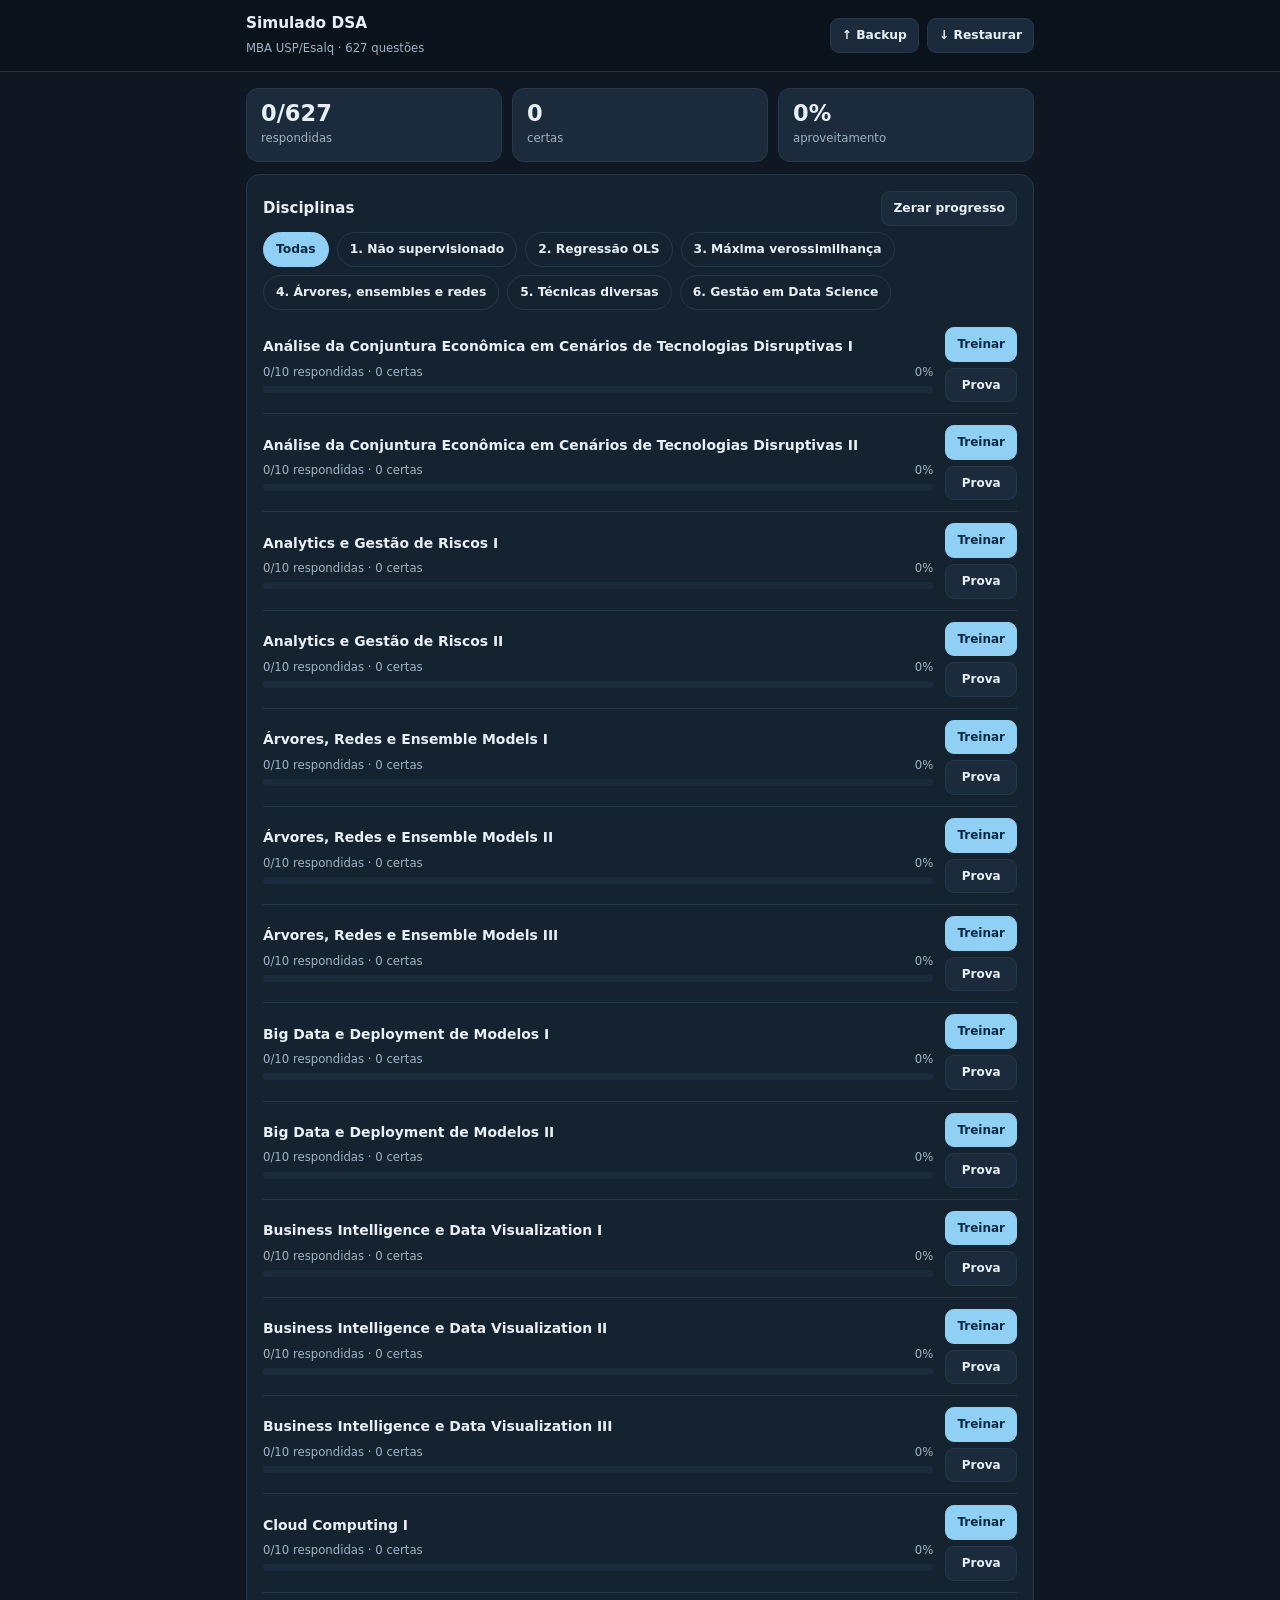
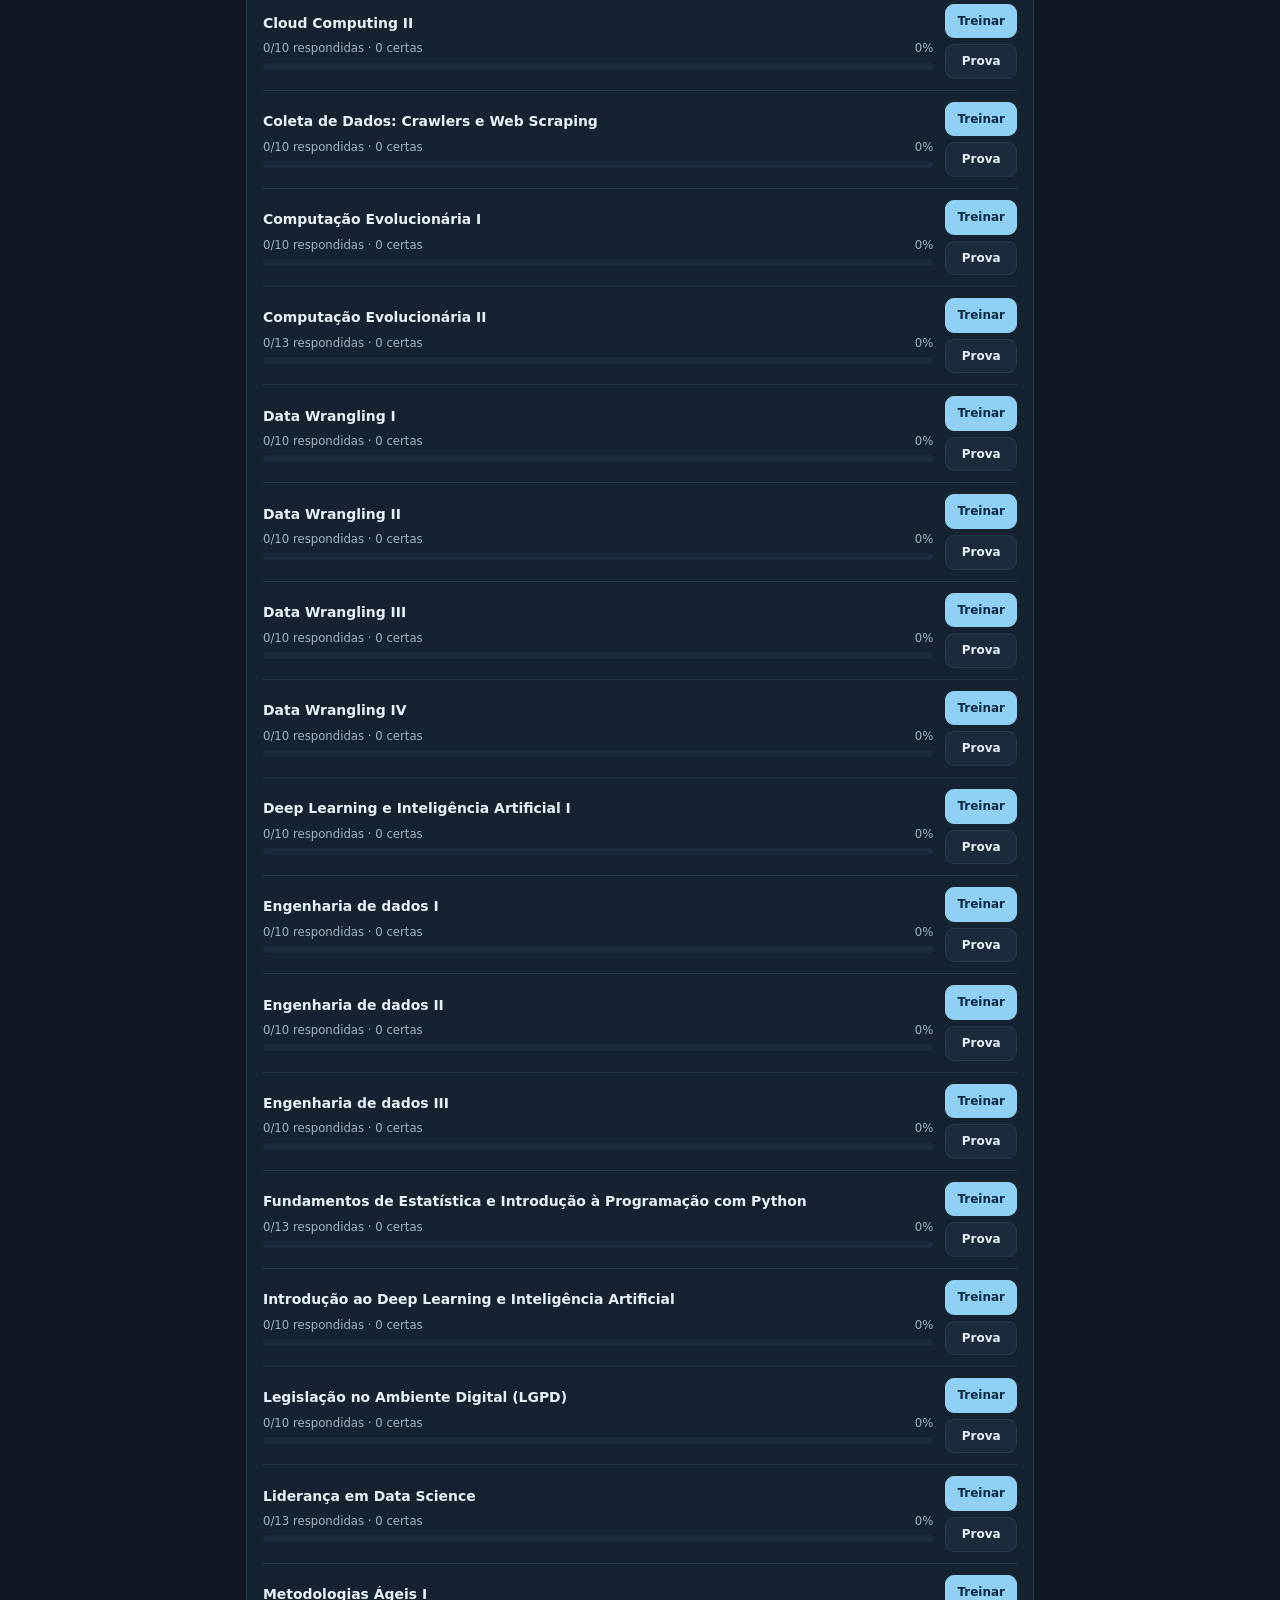
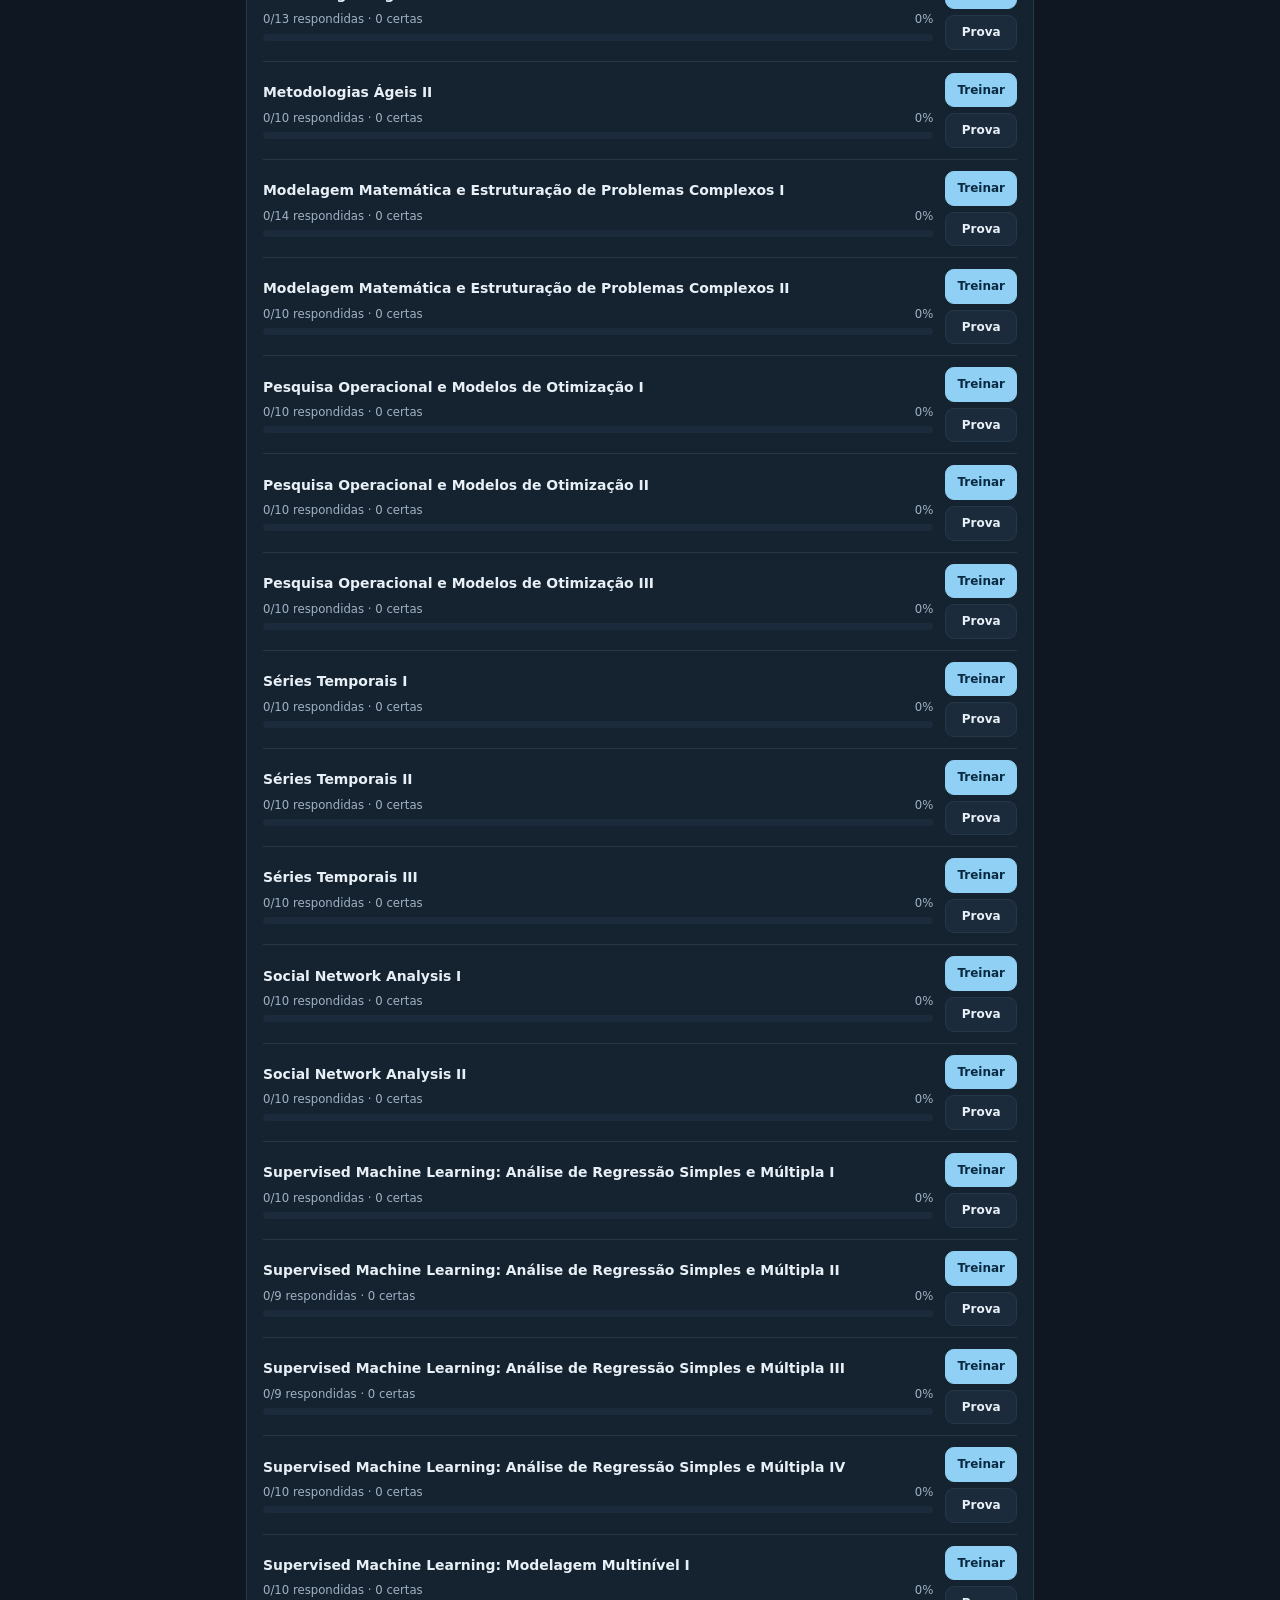
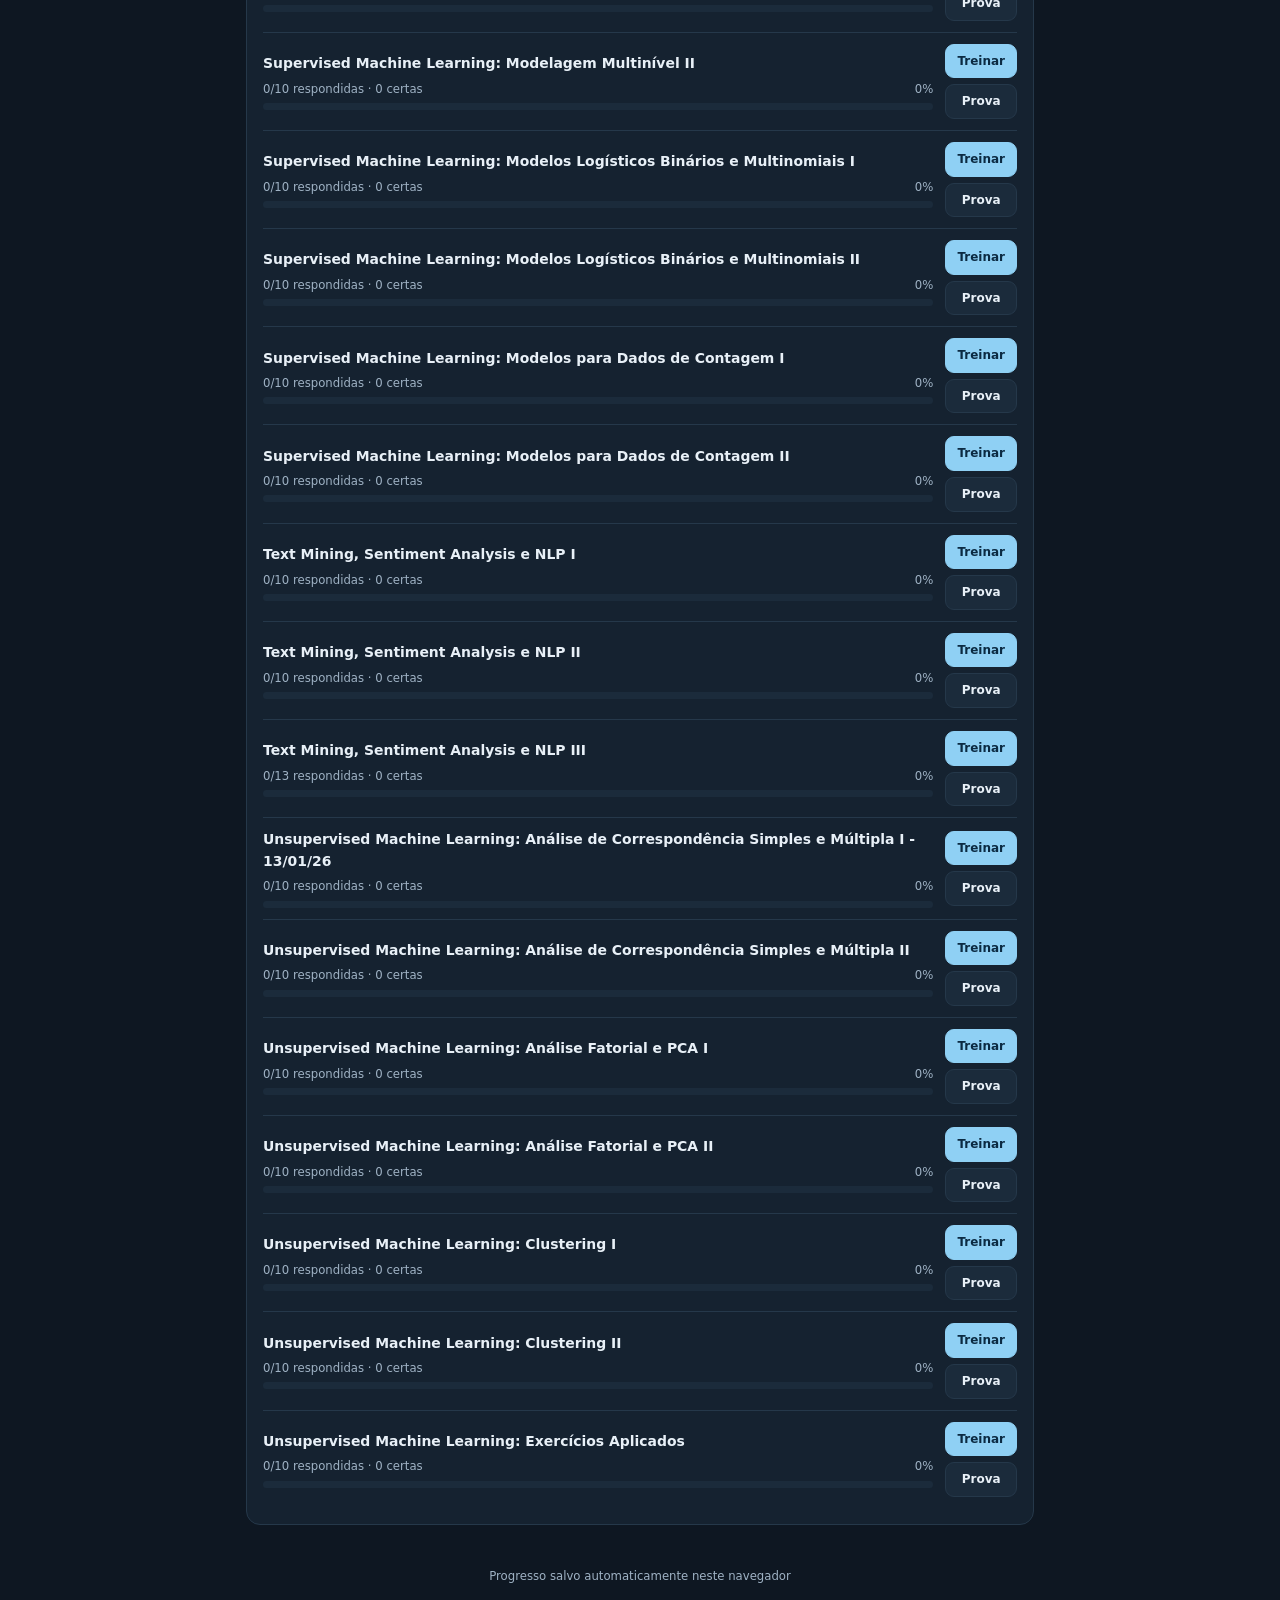
==== index.html @ 287bee9e "Simulado DSA com contador e persistencia" ====
<!doctype html>
<html lang="pt-BR">
<head>
<meta charset="utf-8">
<meta name="viewport" content="width=device-width, initial-scale=1">
<title>Simulado DSA — com contador</title>
<link rel="icon" href="data:,">
<link rel="stylesheet" href="style.css">
</head>
<body>
<header class="top">
  <div class="top-in">
    <div class="brand">
      <b>Simulado DSA</b>
      <small>MBA USP/Esalq · 627 questões</small>
    </div>
    <div class="top-actions">
      <button id="btn-export" class="ghost" title="Baixar backup em JSON">↑ Backup</button>
      <button id="btn-import" class="ghost" title="Restaurar backup">↓ Restaurar</button>
    </div>
  </div>
</header>

<main id="app"></main>

<footer class="foot">
  <span id="save-status">Progresso salvo automaticamente neste navegador</span>
</footer>

<input type="file" id="file-import" accept="application/json" hidden>
<script src="banco.js"></script>
<script src="app.js"></script>
</body>
</html>
---- style.css ----
:root{
  --bg:#0e1722; --card:#152230; --soft:#1b2b3b; --line:#25384a;
  --ink:#e8f0f7; --muted:#9fb2c4; --accent:#8fd0f4; --accent-ink:#0b2a42;
  --ok:#2dba2e; --ok-bg:#16301a; --bad:#e5482a; --bad-bg:#3a1e17; --warn:#f0902a;
}
*{box-sizing:border-box}
html,body{margin:0;background:var(--bg);color:var(--ink);
  font:400 15px/1.55 system-ui,-apple-system,"Segoe UI",Roboto,Arial,sans-serif}
button{font:inherit;color:inherit;cursor:pointer}
.top{position:sticky;top:0;z-index:20;background:#0a121b;border-bottom:1px solid var(--line)}
.top-in{max-width:820px;margin:0 auto;padding:12px 16px;display:flex;justify-content:space-between;align-items:center;gap:12px}
.brand b{display:block;font-size:1.02rem}
.brand small{color:var(--muted);font-size:.78rem}
.top-actions{display:flex;gap:8px}
.ghost{background:var(--soft);border:1px solid var(--line);border-radius:9px;padding:7px 11px;font-size:.82rem;font-weight:600}
.ghost:hover{border-color:var(--accent)}
main{max-width:820px;margin:0 auto;padding:16px}
.card{background:var(--card);border:1px solid var(--line);border-radius:14px;padding:16px;margin:12px 0}
.grid{display:grid;gap:10px;grid-template-columns:repeat(3,1fr)}
@media(max-width:560px){.grid{grid-template-columns:1fr 1fr}}
.tile{background:var(--soft);border:1px solid var(--line);border-radius:12px;padding:12px 14px}
.tile b{display:block;font-size:1.5rem;line-height:1.1;font-variant-numeric:tabular-nums}
.tile span{color:var(--muted);font-size:.78rem}
.chips{display:flex;flex-wrap:wrap;gap:8px;margin:6px 0 2px}
.chip{border-radius:999px;padding:7px 12px;font-size:.82rem;font-weight:600;background:var(--card);border:1px solid var(--line)}
.chip.on{background:var(--accent);color:var(--accent-ink);border-color:var(--accent)}
.disc{display:flex;align-items:center;gap:12px;padding:11px 0;border-bottom:1px solid var(--line)}
.disc:last-child{border-bottom:0}
.disc-main{flex:1;min-width:0}
.disc-name{font-weight:600;font-size:.93rem;margin-bottom:5px}
.disc-meta{display:flex;justify-content:space-between;gap:10px;color:var(--muted);font-size:.78rem;margin-bottom:5px}
.bar{height:7px;border-radius:99px;background:var(--soft);overflow:hidden}
.bar>i{display:block;height:100%;background:var(--accent);border-radius:99px;transition:width .2s}
.disc-actions{display:flex;flex-direction:column;gap:6px;flex:0 0 auto}
.btn{background:var(--accent);color:var(--accent-ink);border:1px solid var(--accent);border-radius:9px;padding:7px 11px;font-size:.8rem;font-weight:700}
.btn.alt{background:var(--soft);color:var(--ink);border-color:var(--line)}
.btn:disabled{opacity:.45;cursor:default}
.sticky{position:sticky;top:57px;z-index:10;background:var(--bg);padding:10px 0}
.qhead{display:flex;justify-content:space-between;align-items:center;gap:10px;font-size:.85rem;color:var(--muted)}
.qhead b{color:var(--ink)}
.enun{font-weight:600;font-size:1rem;margin:8px 0 4px}
.enun p{margin:.5rem 0}
.qimg{max-width:100%;border-radius:10px;border:1px solid var(--line);margin:8px 0}
.opt{display:flex;gap:12px;width:100%;text-align:left;margin:8px 0;padding:12px 13px;align-items:flex-start;
  border-radius:12px;background:var(--card);border:1px solid var(--line);font-size:.94rem}
.opt b{flex:0 0 1.7rem;height:1.7rem;border-radius:8px;background:var(--soft);display:inline-flex;align-items:center;justify-content:center;font-size:.8rem}
.opt.sel{border:2px solid var(--accent);padding:11px 12px;background:#17354a}
.opt.ok{border-color:var(--ok);background:var(--ok-bg)} .opt.ok b{background:var(--ok);color:#fff}
.opt.bad{border-color:var(--bad);background:var(--bad-bg)} .opt.bad b{background:var(--bad);color:#fff}
.opt:disabled{opacity:1;cursor:default}
.exp{border-radius:10px;padding:11px 13px;margin-top:10px;font-weight:600;font-size:.9rem}
.exp.ok{background:var(--ok-bg);border-left:5px solid var(--ok)}
.exp.bad{background:var(--bad-bg);border-left:5px solid var(--bad)}
.why{margin-top:12px;padding:12px 14px;border-radius:12px;background:var(--soft);font-size:.9rem}
.why h4{margin:0 0 6px;font-size:.85rem}
.why p{margin:.35rem 0}
.muted{color:var(--muted)}
.small{font-size:.82rem}
.nav{display:flex;justify-content:space-between;gap:10px;margin-top:14px}
.nav .btn{padding:9px 16px;font-size:.86rem}
.banner{display:flex;gap:12px;align-items:center;justify-content:space-between;flex-wrap:wrap;
  background:#17354a;border:1px solid var(--accent);border-radius:12px;padding:11px 14px;margin:12px 0}
.foot{max-width:820px;margin:0 auto;padding:14px 16px 40px;color:var(--muted);font-size:.78rem;text-align:center}
.big{font-size:2.6rem;font-weight:800;line-height:1}
.pass{color:var(--ok)} .fail{color:var(--bad)}
ul.clean{margin:8px 0 0;padding-left:18px}
ul.clean li{margin:4px 0}
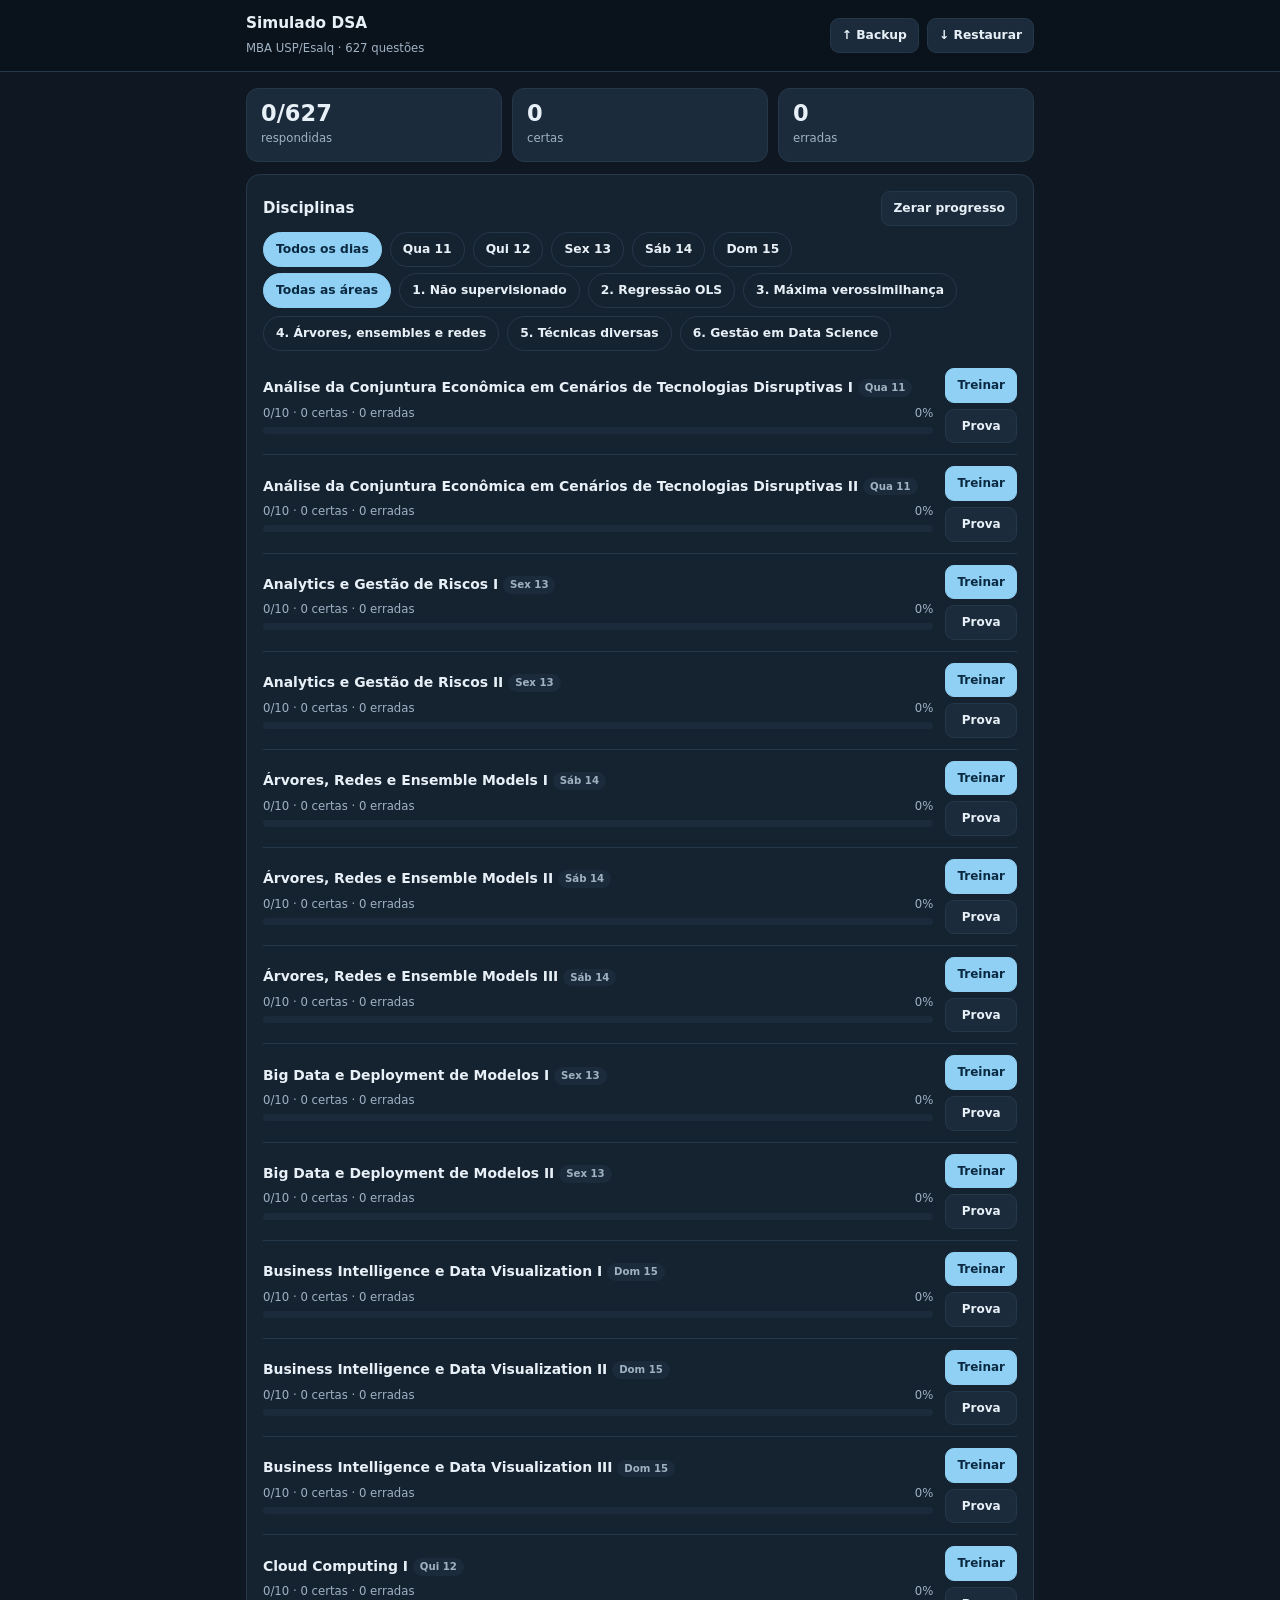
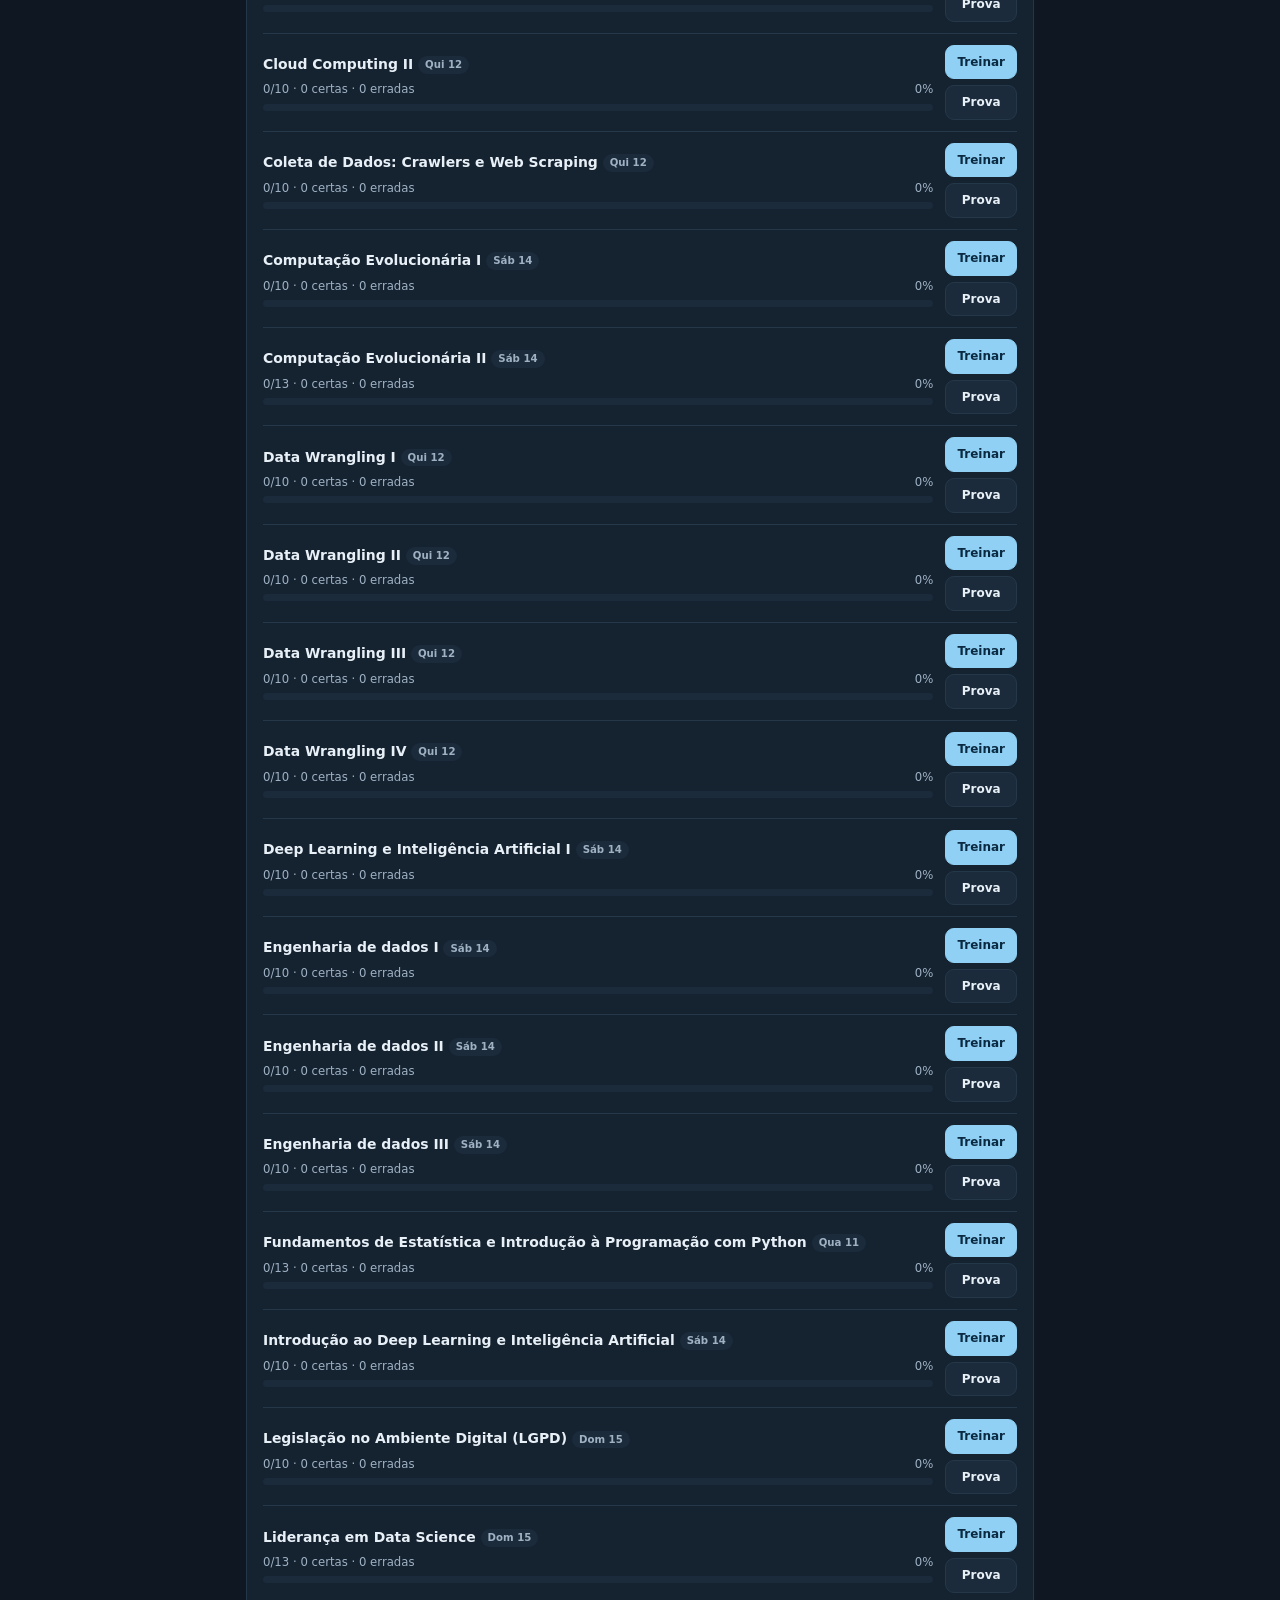
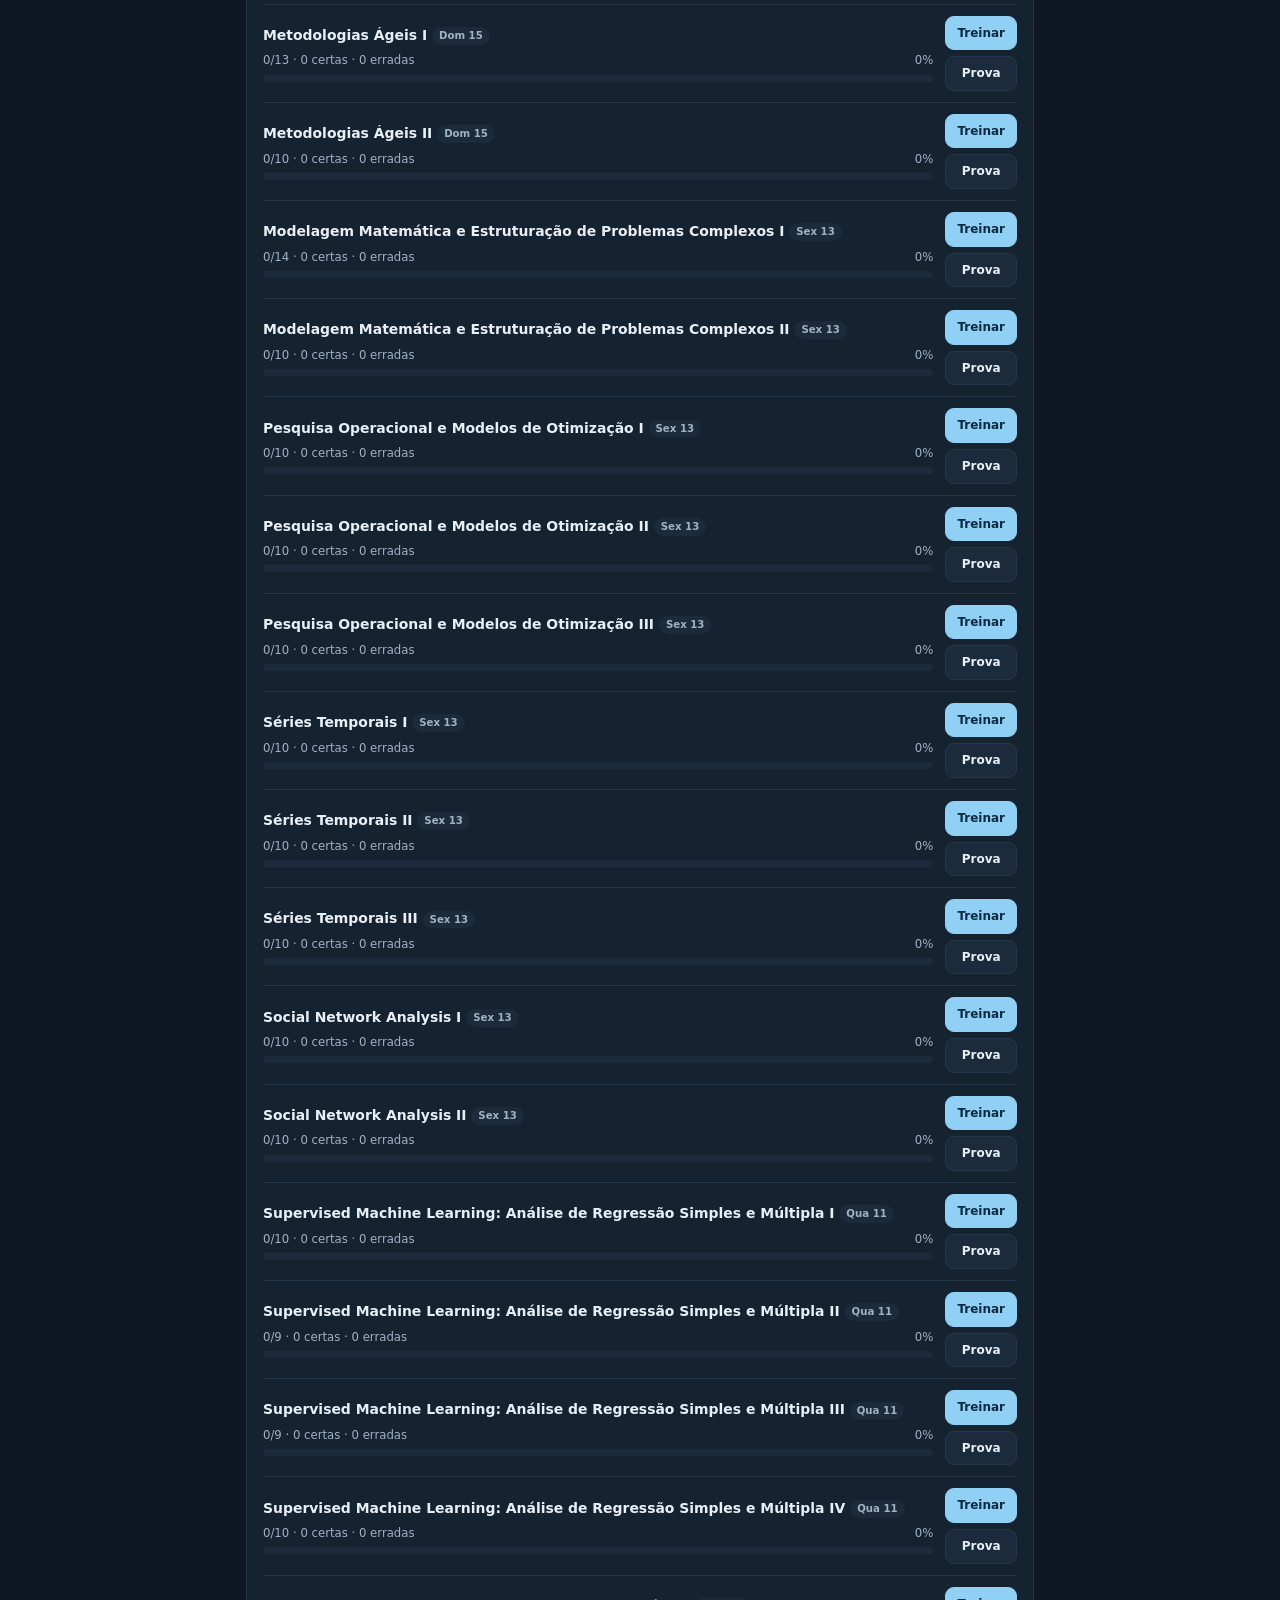
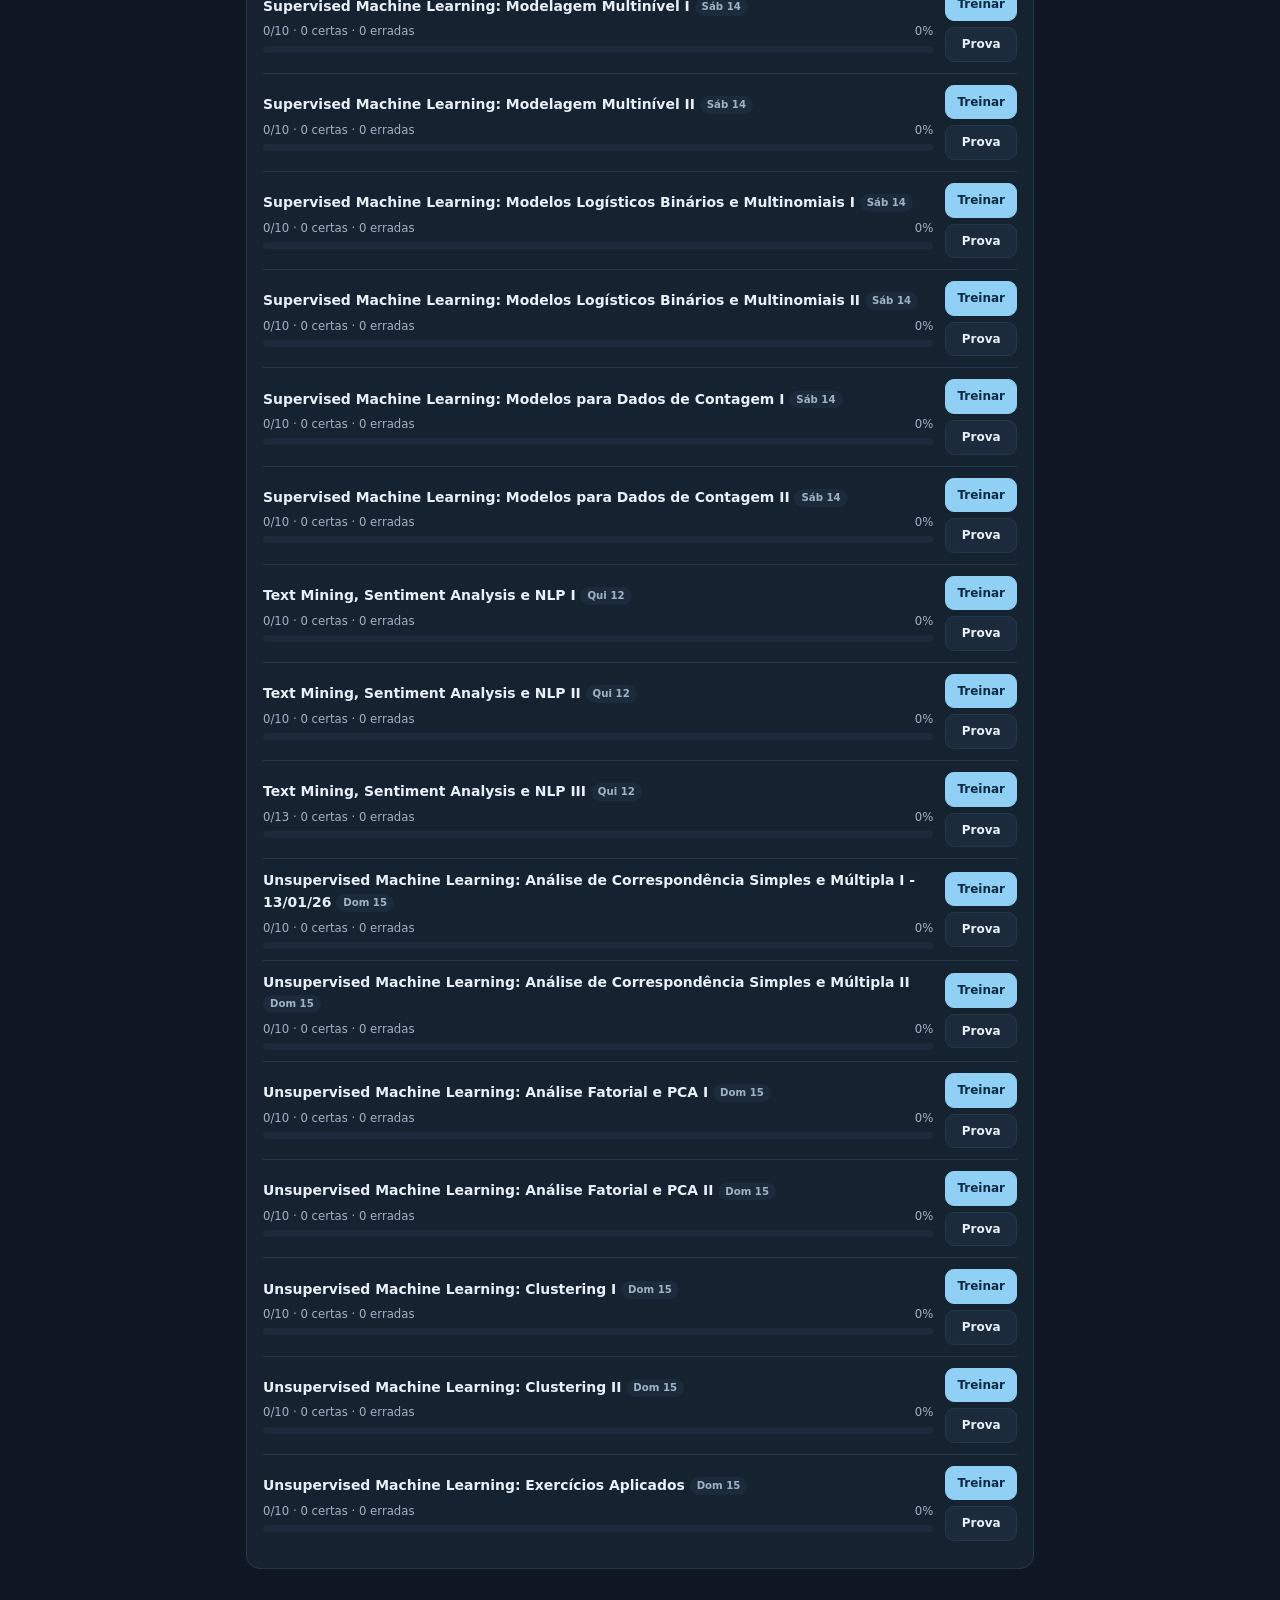
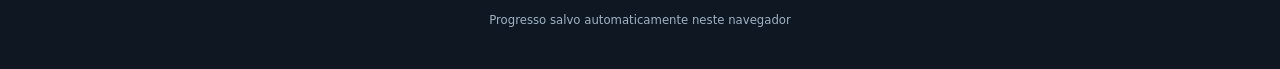
==== commit 7b79af67: "Versiona assets para evitar cache antigo" ====
--- a/index.html
+++ b/index.html
@@ -5,7 +5,7 @@
 <meta name="viewport" content="width=device-width, initial-scale=1">
 <title>Simulado DSA — com contador</title>
 <link rel="icon" href="data:,">
-<link rel="stylesheet" href="style.css">
+<link rel="stylesheet" href="style.css?v=3">
 </head>
 <body>
 <header class="top">
@@ -28,7 +28,7 @@
 </footer>
 
 <input type="file" id="file-import" accept="application/json" hidden>
-<script src="banco.js"></script>
-<script src="app.js"></script>
+<script src="banco.js?v=3"></script>
+<script src="app.js?v=3"></script>
 </body>
 </html>
--- a/style.css
+++ b/style.css
@@ -24,6 +24,7 @@
 .chips{display:flex;flex-wrap:wrap;gap:8px;margin:6px 0 2px}
 .chip{border-radius:999px;padding:7px 12px;font-size:.82rem;font-weight:600;background:var(--card);border:1px solid var(--line)}
 .chip.on{background:var(--accent);color:var(--accent-ink);border-color:var(--accent)}
+.tag{display:inline-block;font-size:.68rem;font-weight:600;padding:1px 7px;border-radius:99px;background:var(--soft);color:var(--muted);vertical-align:middle}
 .disc{display:flex;align-items:center;gap:12px;padding:11px 0;border-bottom:1px solid var(--line)}
 .disc:last-child{border-bottom:0}
 .disc-main{flex:1;min-width:0}
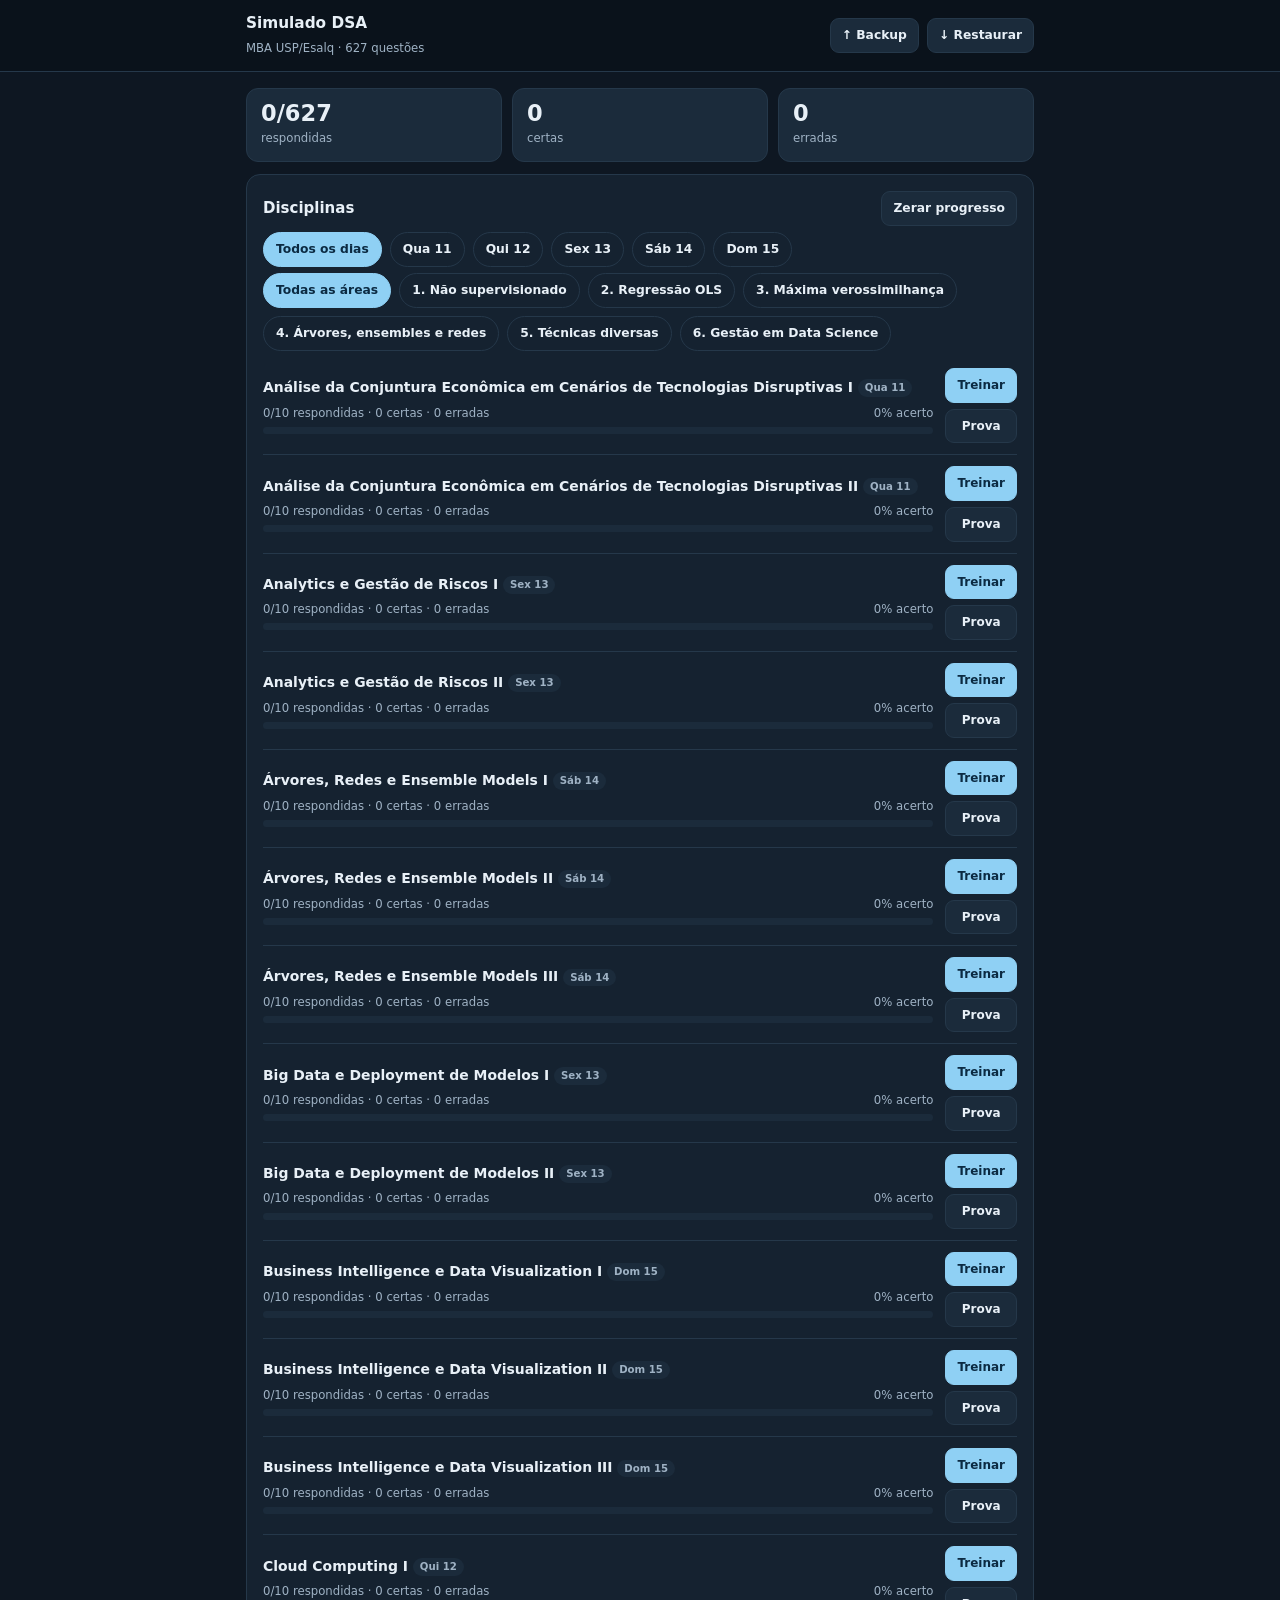
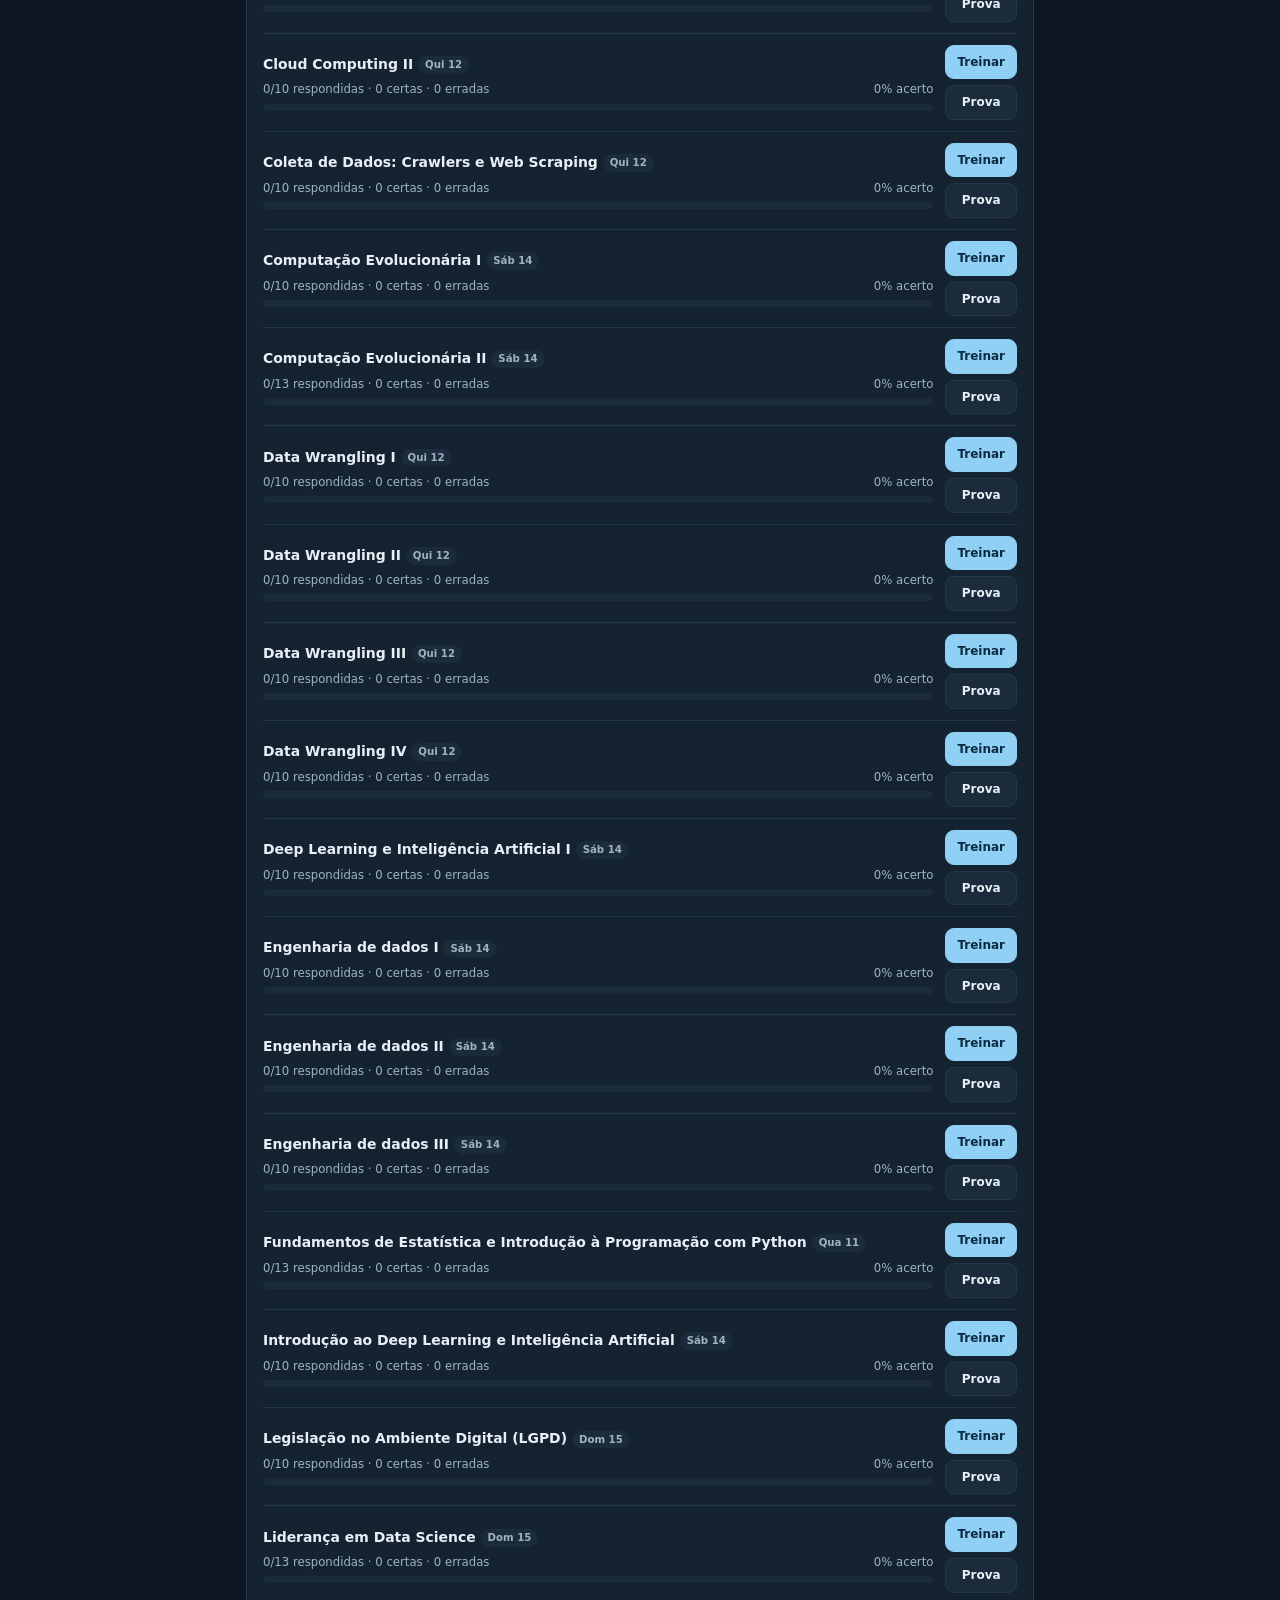
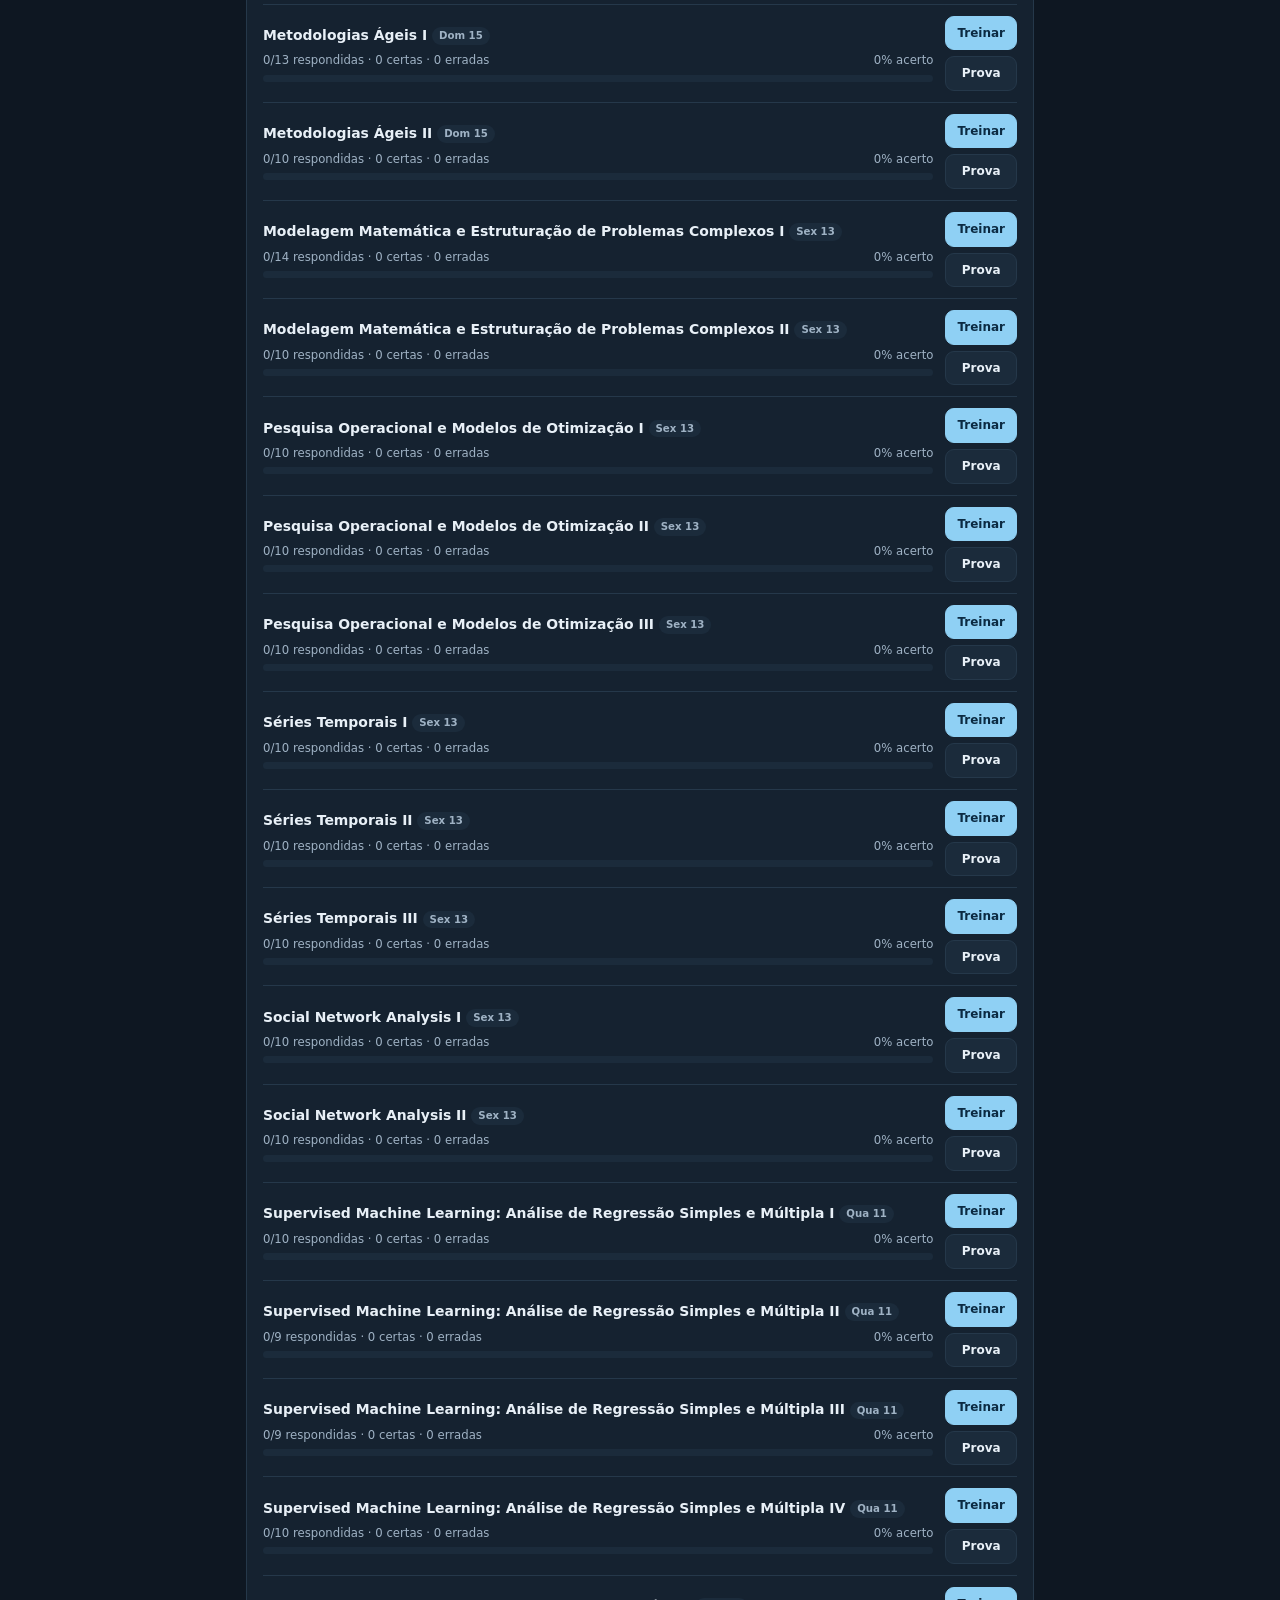
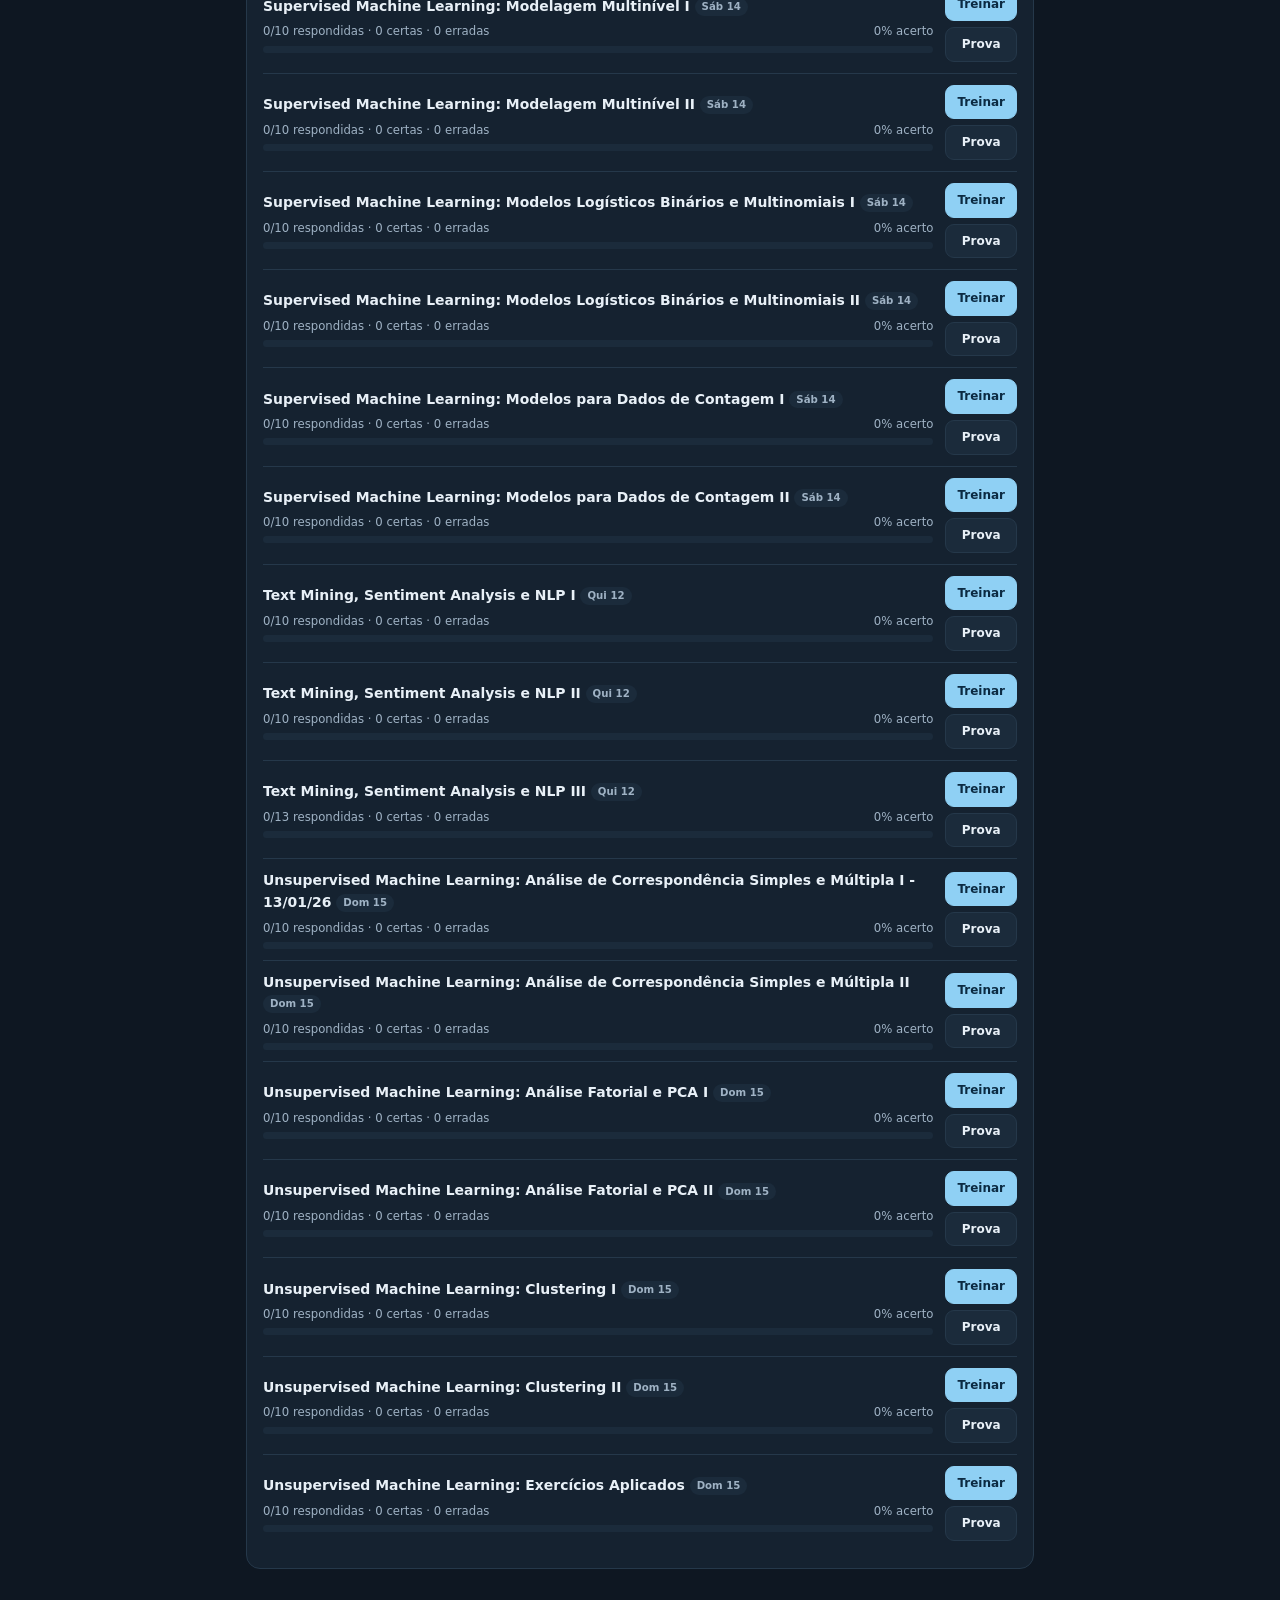
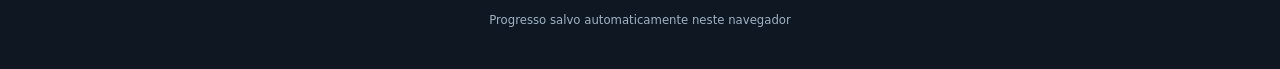
==== commit f1930e6f: "Percentual por disciplina passa a ser acerto" ====
--- a/index.html
+++ b/index.html
@@ -5,7 +5,7 @@
 <meta name="viewport" content="width=device-width, initial-scale=1">
 <title>Simulado DSA — com contador</title>
 <link rel="icon" href="data:,">
-<link rel="stylesheet" href="style.css?v=3">
+<link rel="stylesheet" href="style.css?v=4">
 </head>
 <body>
 <header class="top">
@@ -28,7 +28,7 @@
 </footer>
 
 <input type="file" id="file-import" accept="application/json" hidden>
-<script src="banco.js?v=3"></script>
-<script src="app.js?v=3"></script>
+<script src="banco.js?v=4"></script>
+<script src="app.js?v=4"></script>
 </body>
 </html>
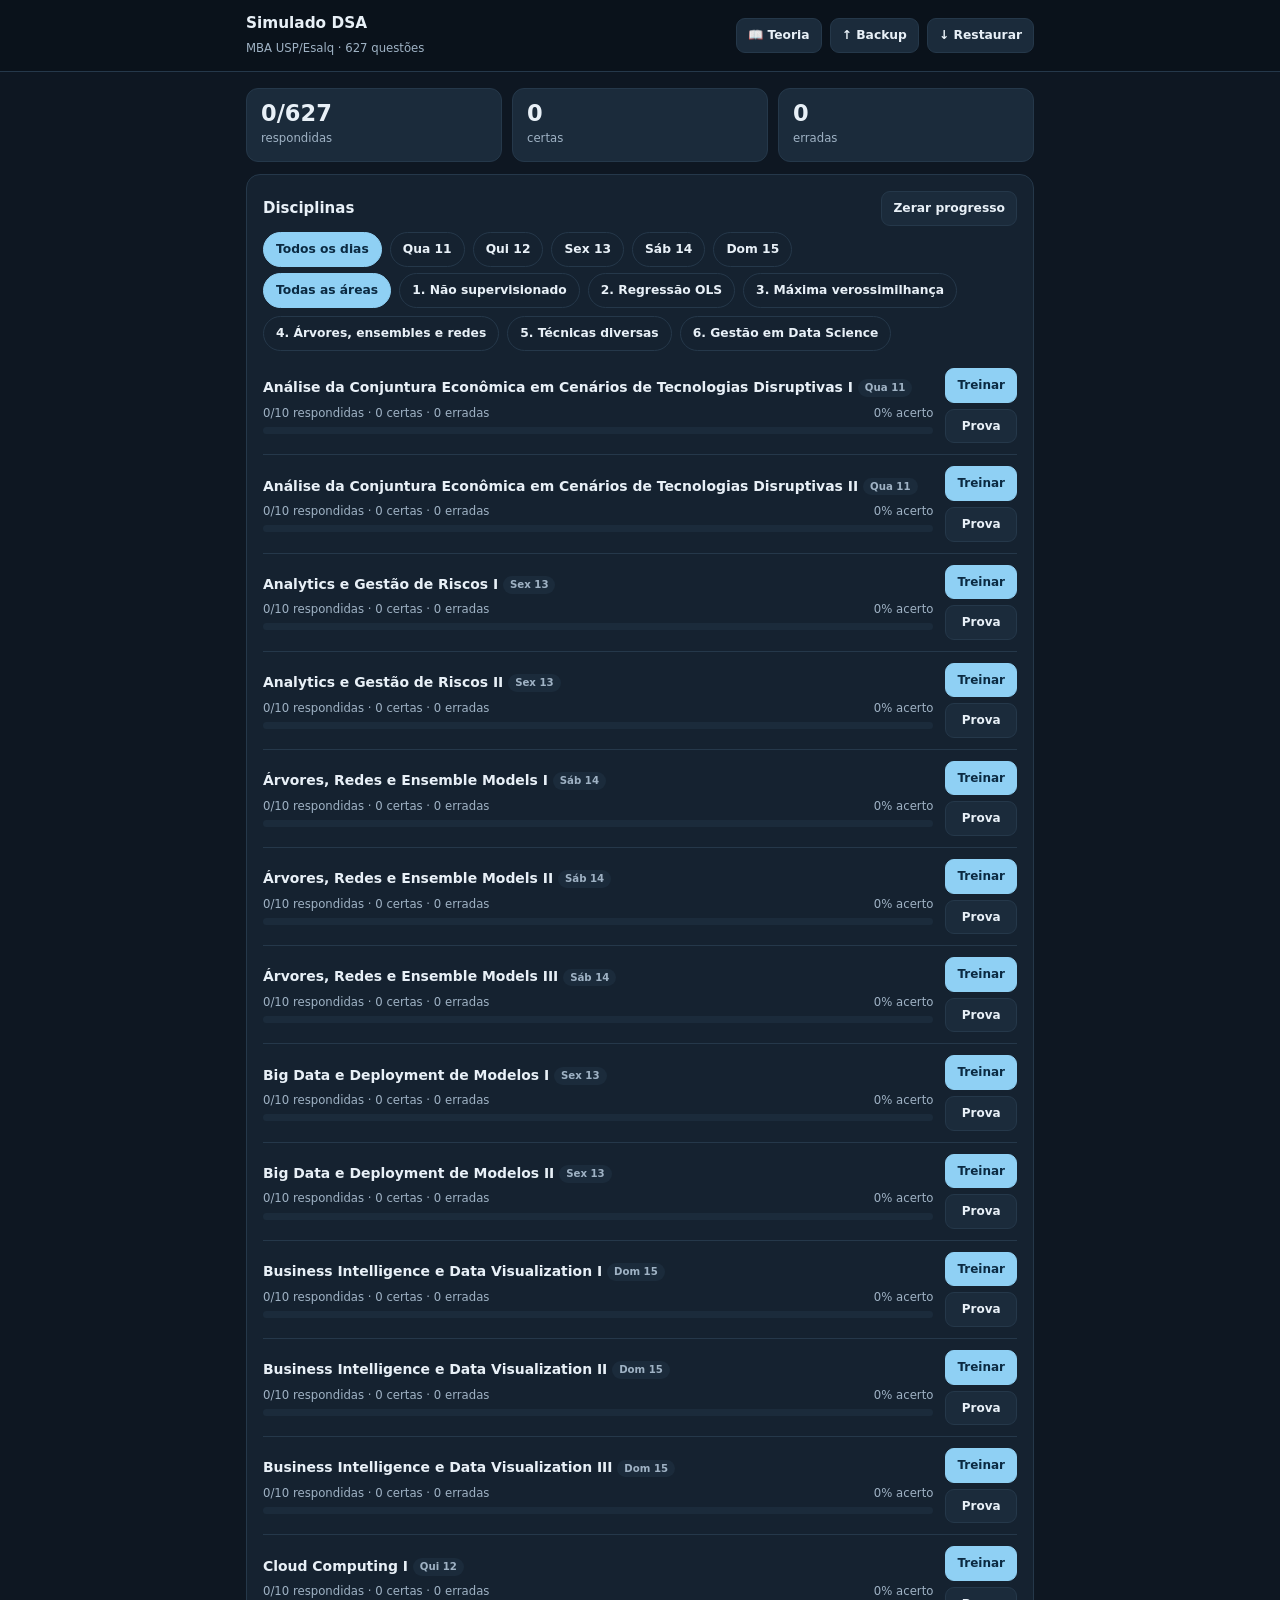
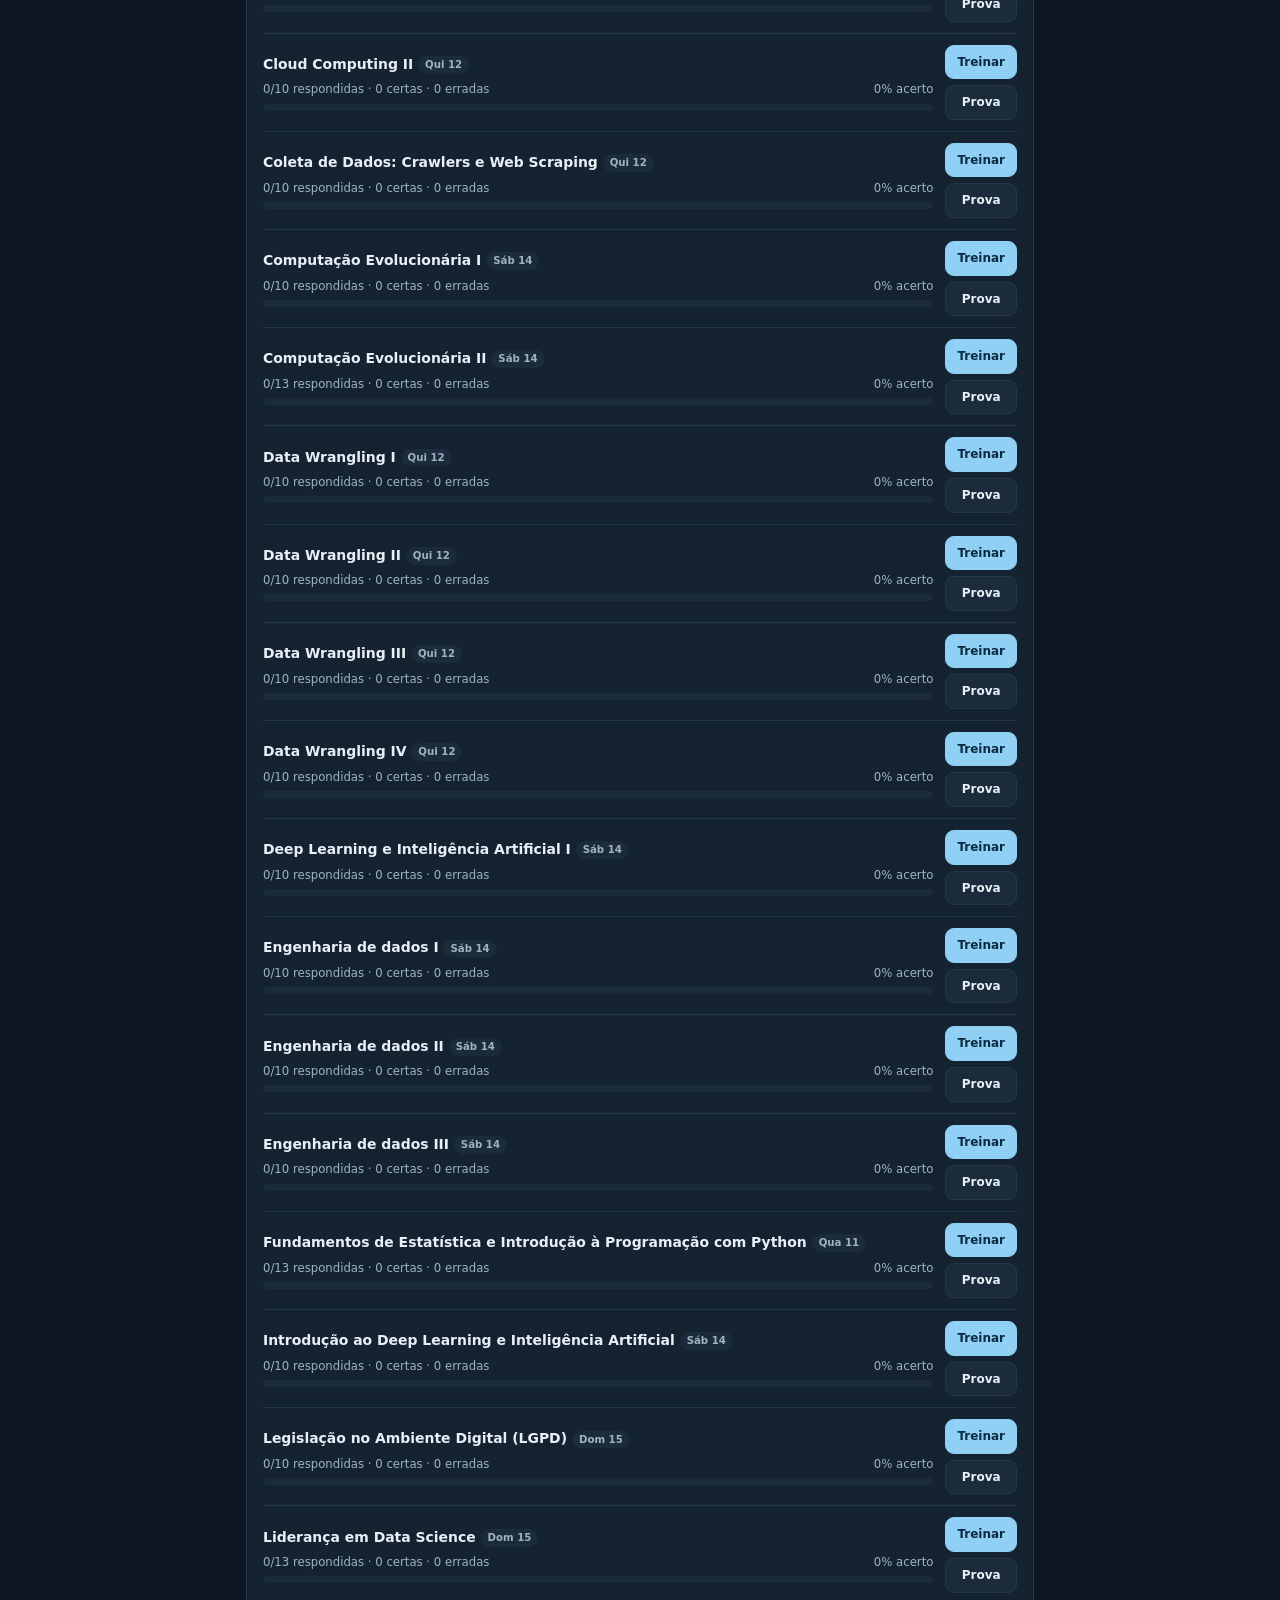
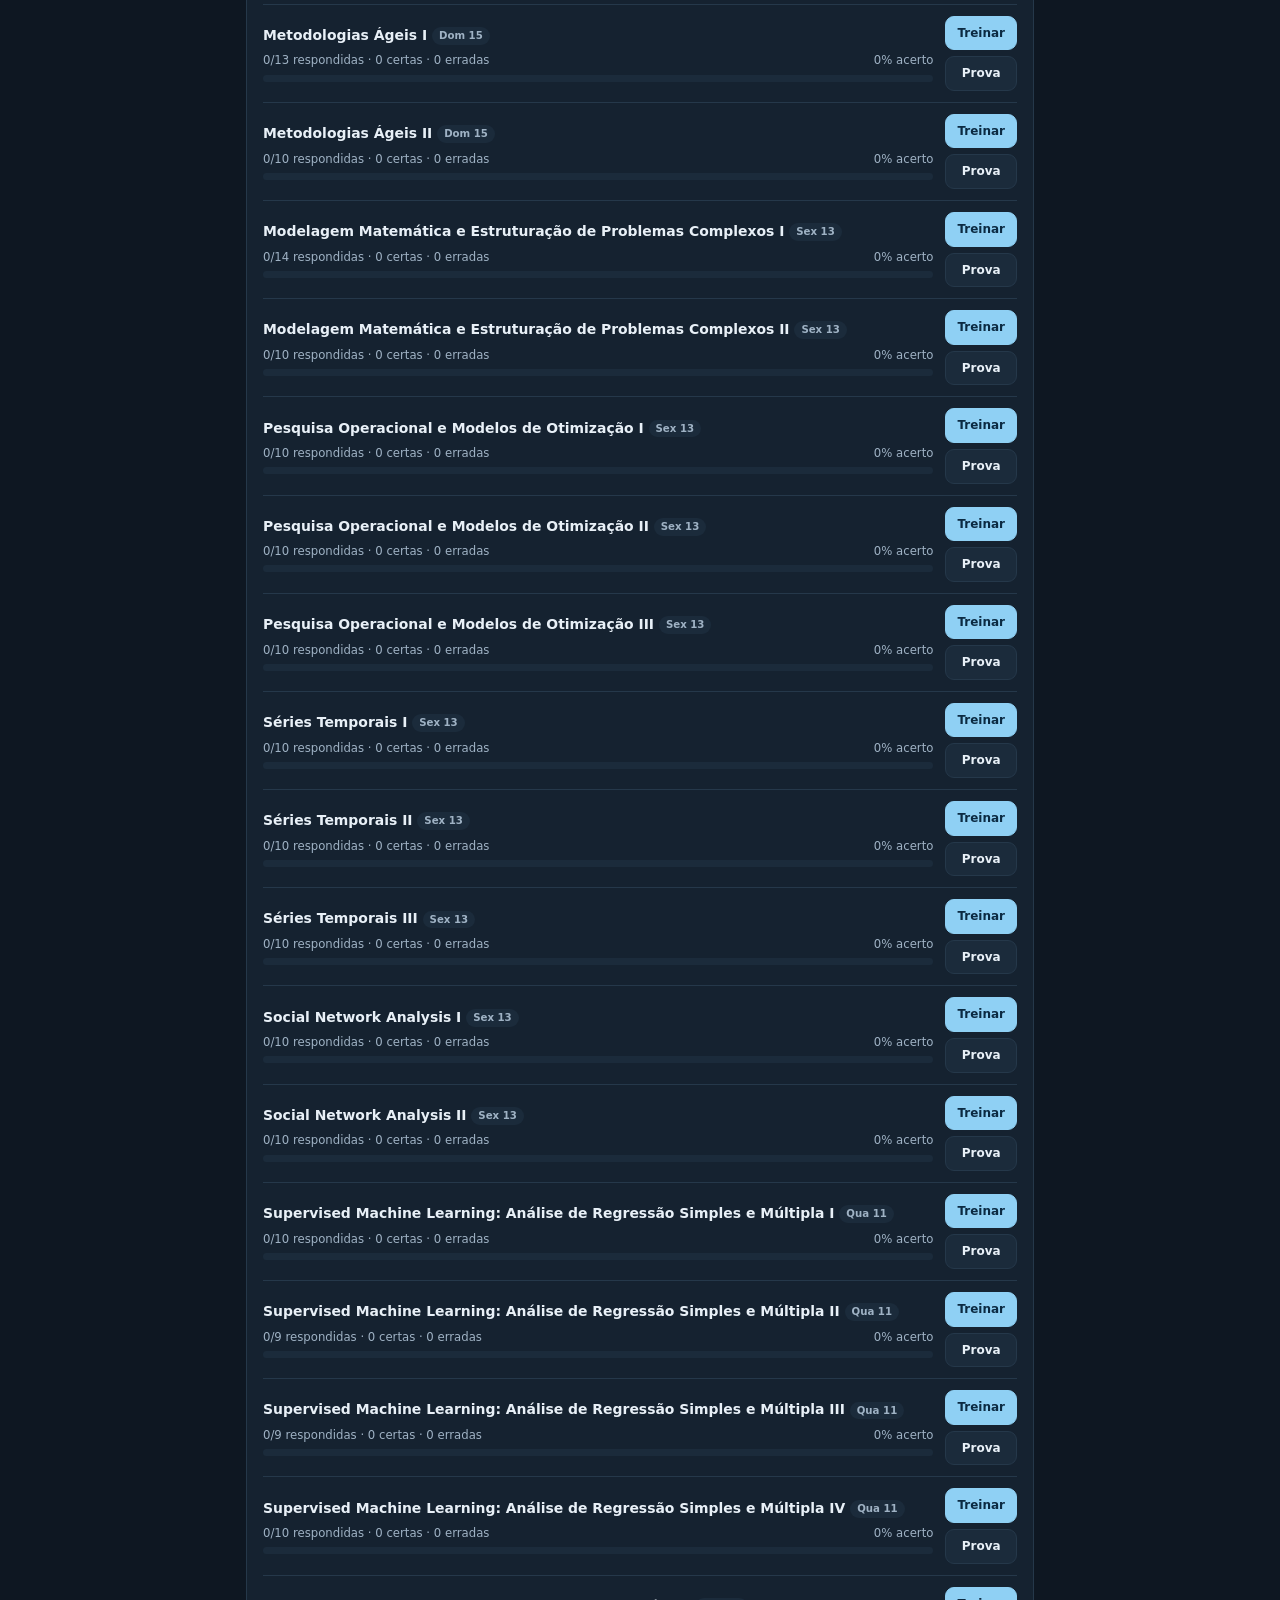
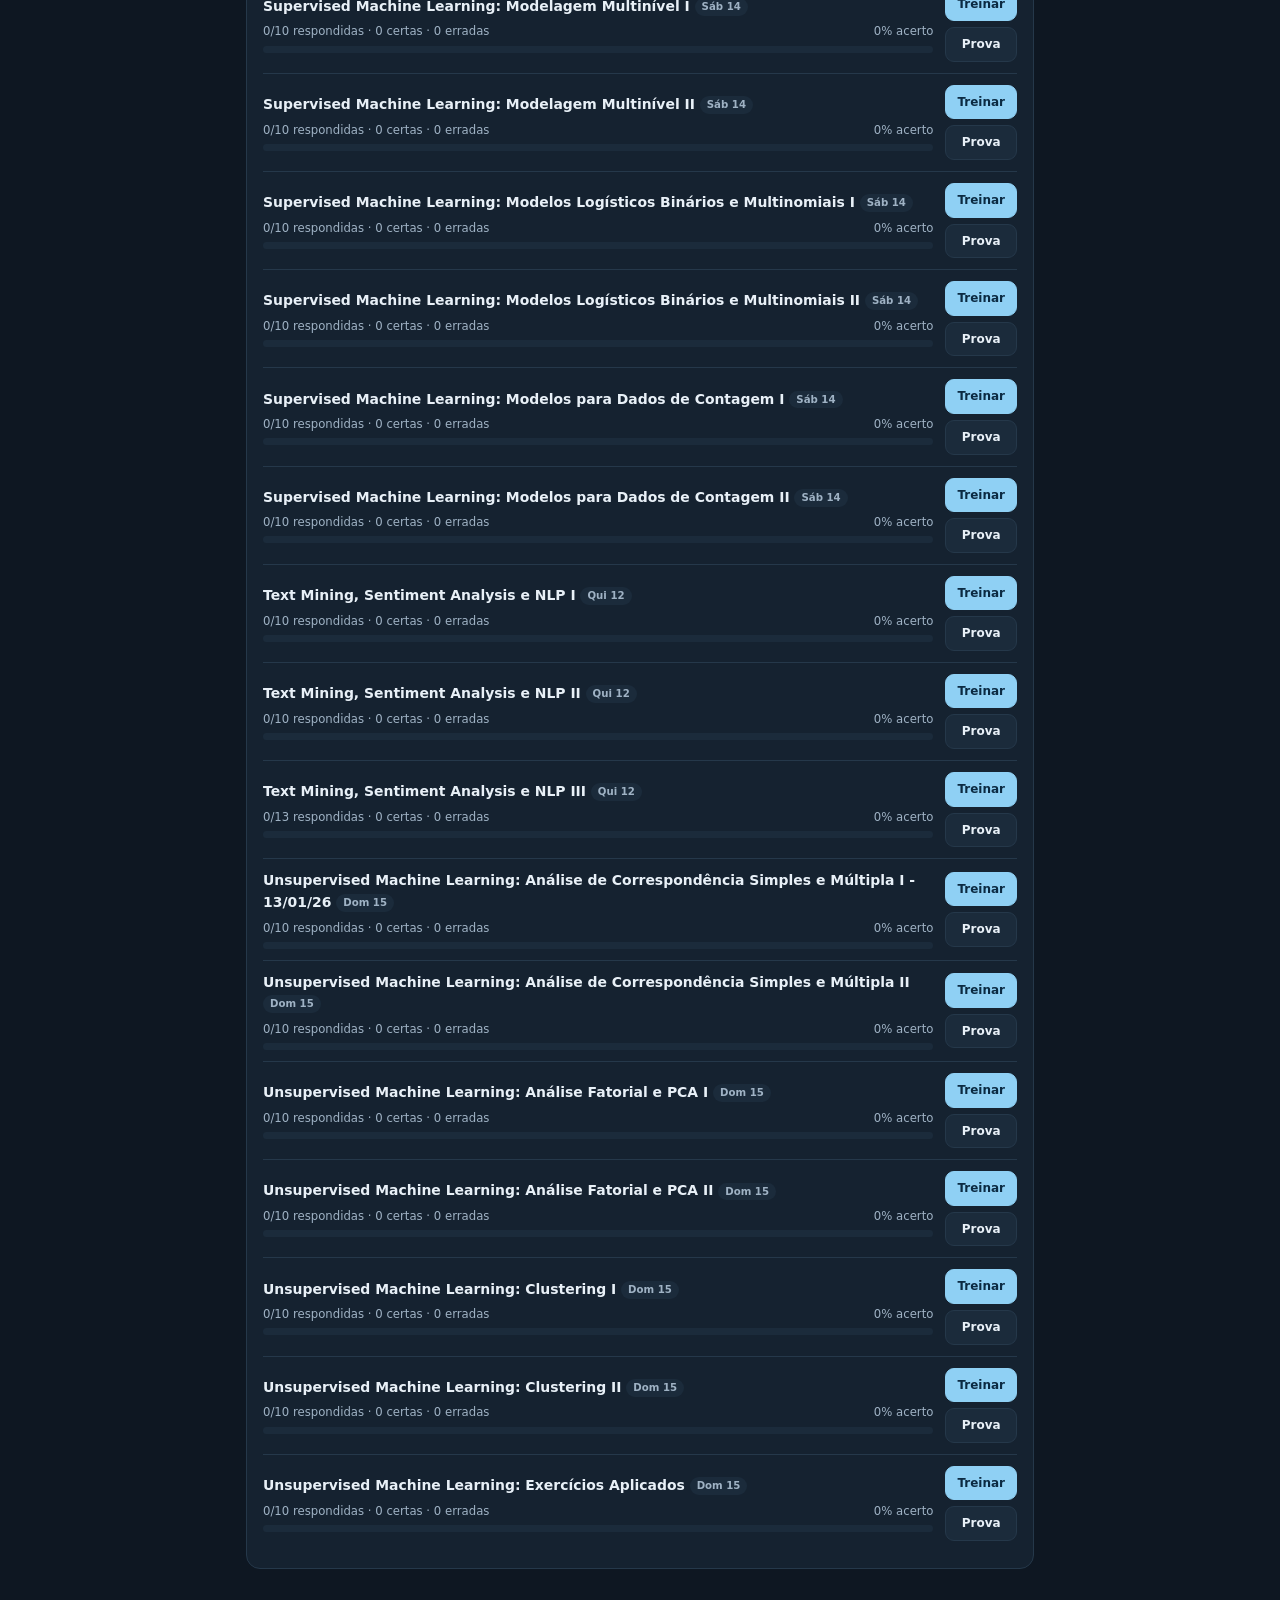
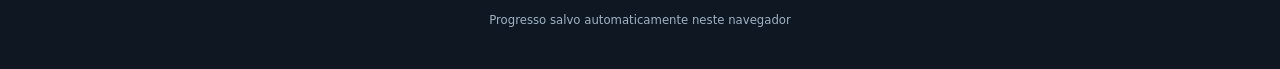
==== commit 36fd78e1: "Publica pagina de teoria e link no simulado" ====
--- a/index.html
+++ b/index.html
@@ -5,7 +5,7 @@
 <meta name="viewport" content="width=device-width, initial-scale=1">
 <title>Simulado DSA — com contador</title>
 <link rel="icon" href="data:,">
-<link rel="stylesheet" href="style.css?v=4">
+<link rel="stylesheet" href="style.css?v=5">
 </head>
 <body>
 <header class="top">
@@ -15,6 +15,7 @@
       <small>MBA USP/Esalq · 627 questões</small>
     </div>
     <div class="top-actions">
+      <a class="ghost" href="teoria.html" title="Notas de teoria">📖 Teoria</a>
       <button id="btn-export" class="ghost" title="Baixar backup em JSON">↑ Backup</button>
       <button id="btn-import" class="ghost" title="Restaurar backup">↓ Restaurar</button>
     </div>
--- a/style.css
+++ b/style.css
@@ -12,7 +12,7 @@
 .brand b{display:block;font-size:1.02rem}
 .brand small{color:var(--muted);font-size:.78rem}
 .top-actions{display:flex;gap:8px}
-.ghost{background:var(--soft);border:1px solid var(--line);border-radius:9px;padding:7px 11px;font-size:.82rem;font-weight:600}
+.ghost{background:var(--soft);border:1px solid var(--line);border-radius:9px;padding:7px 11px;font-size:.82rem;font-weight:600;color:var(--ink);text-decoration:none;display:inline-flex;align-items:center}
 .ghost:hover{border-color:var(--accent)}
 main{max-width:820px;margin:0 auto;padding:16px}
 .card{background:var(--card);border:1px solid var(--line);border-radius:14px;padding:16px;margin:12px 0}
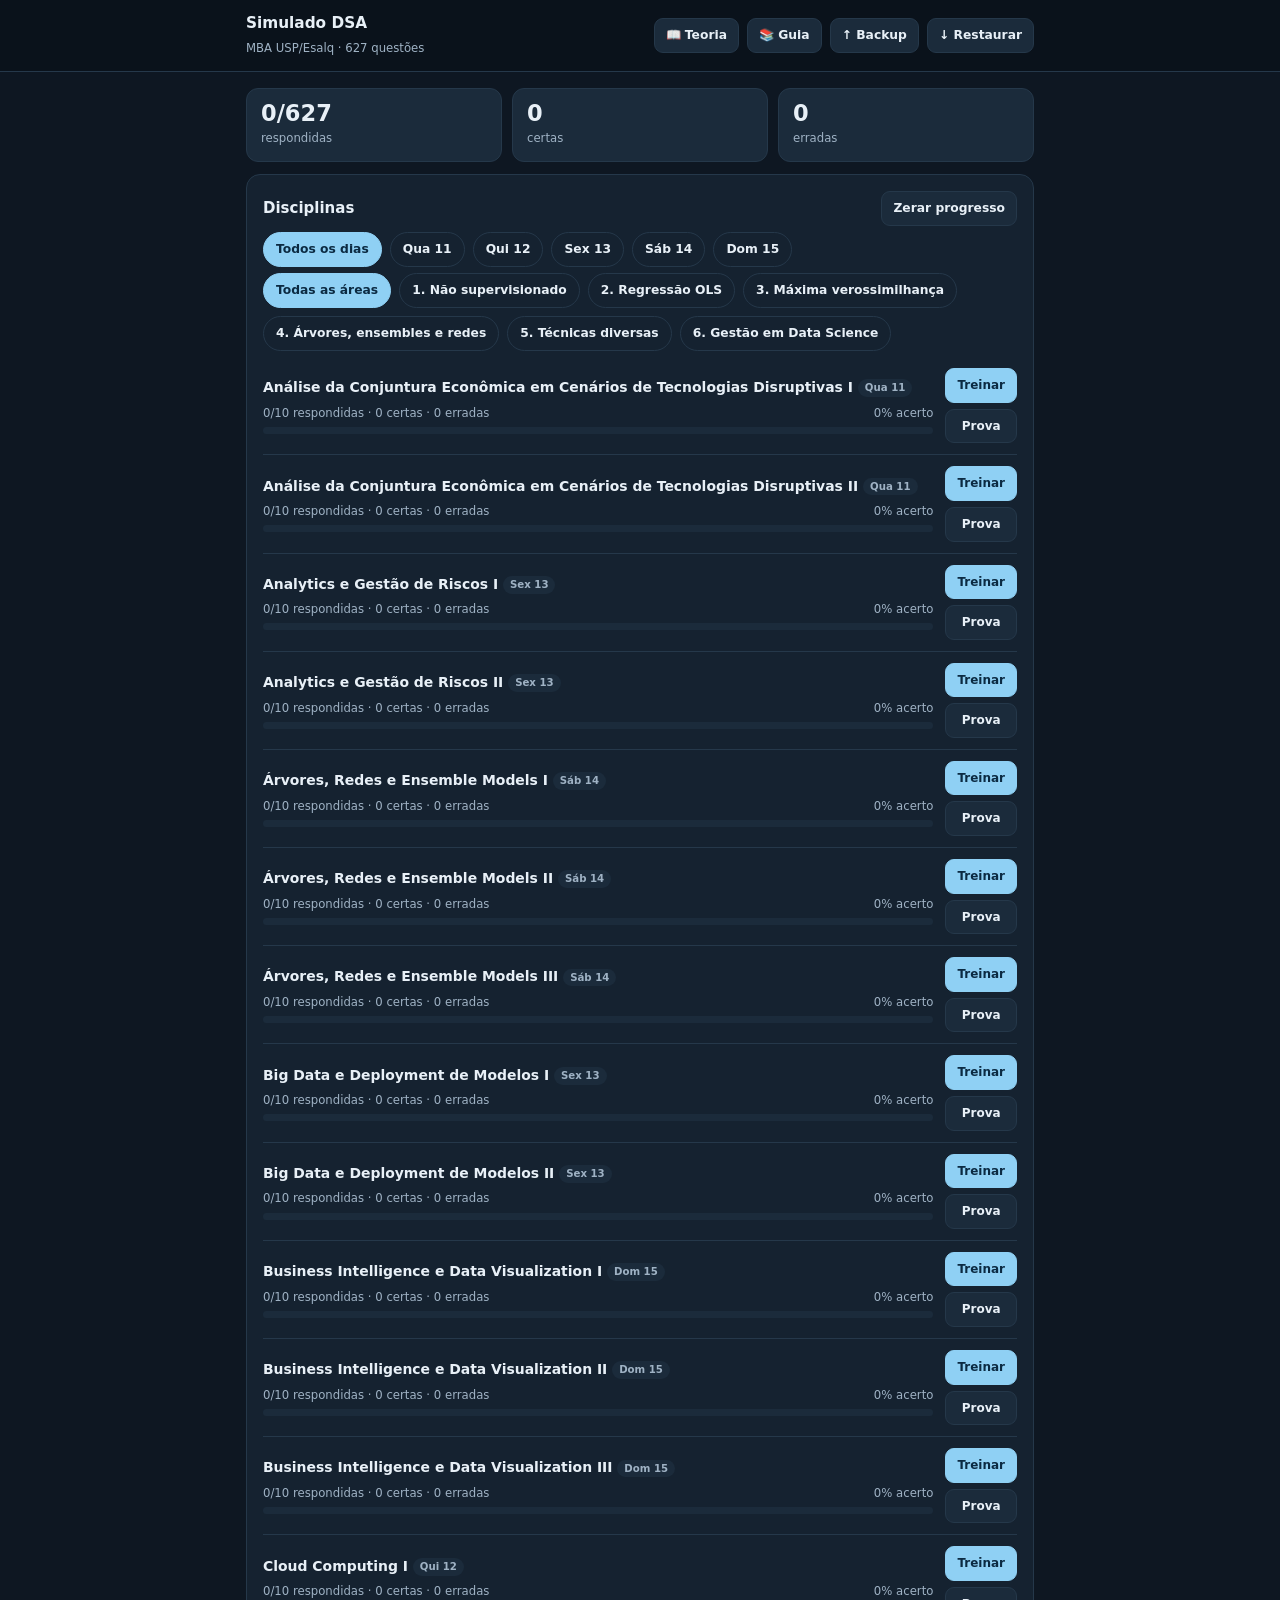
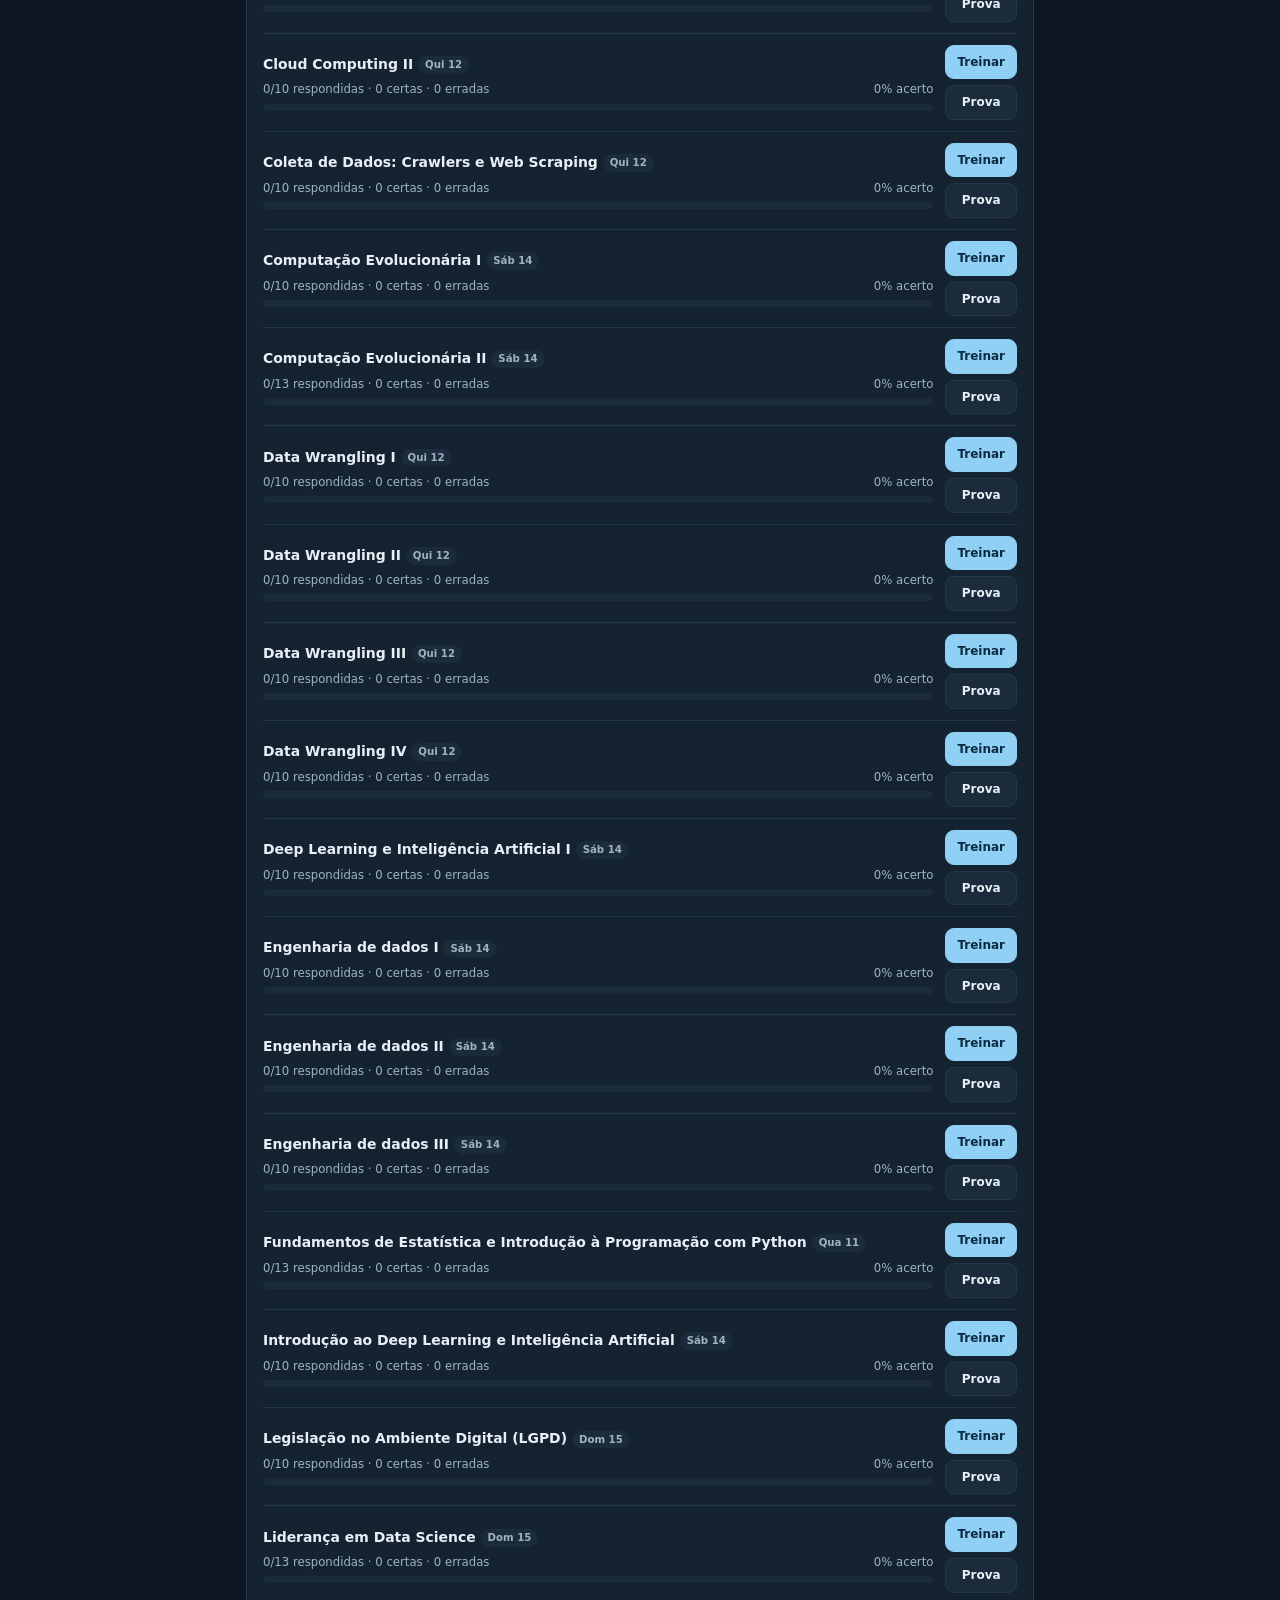
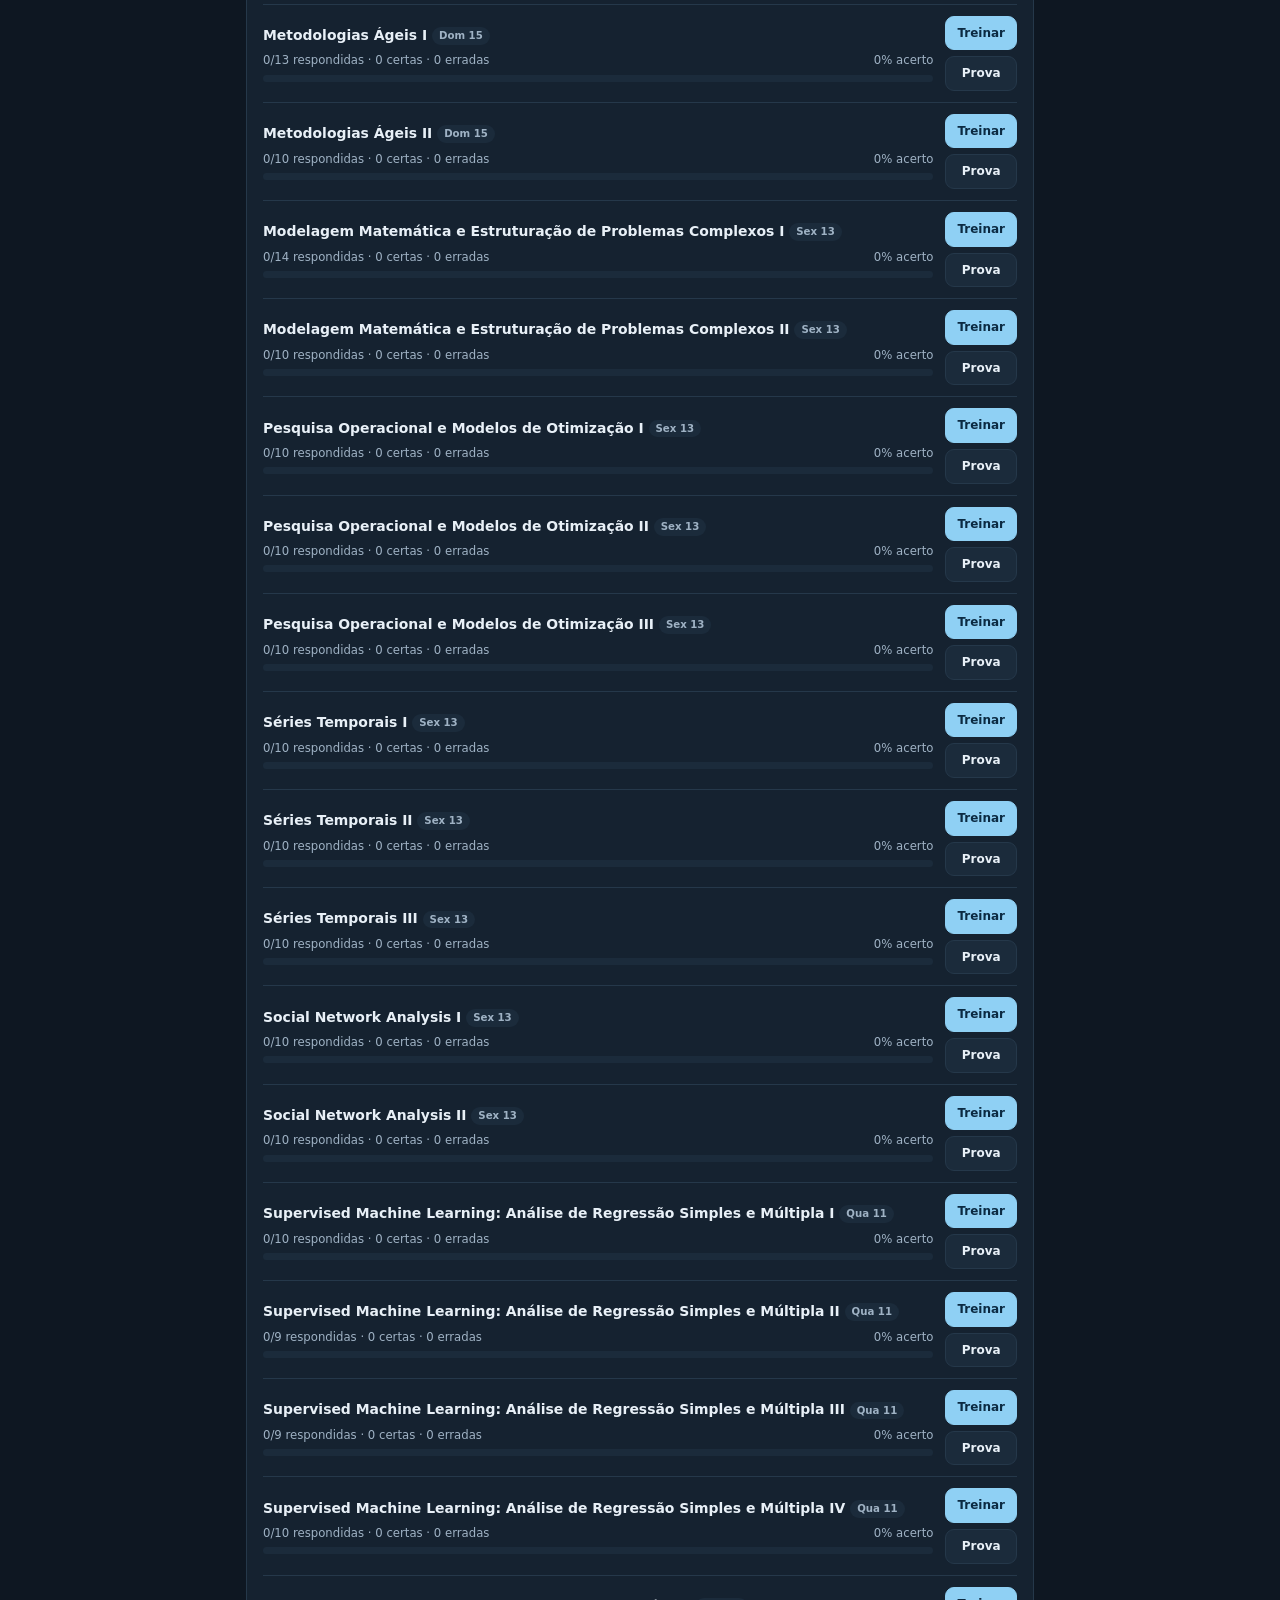
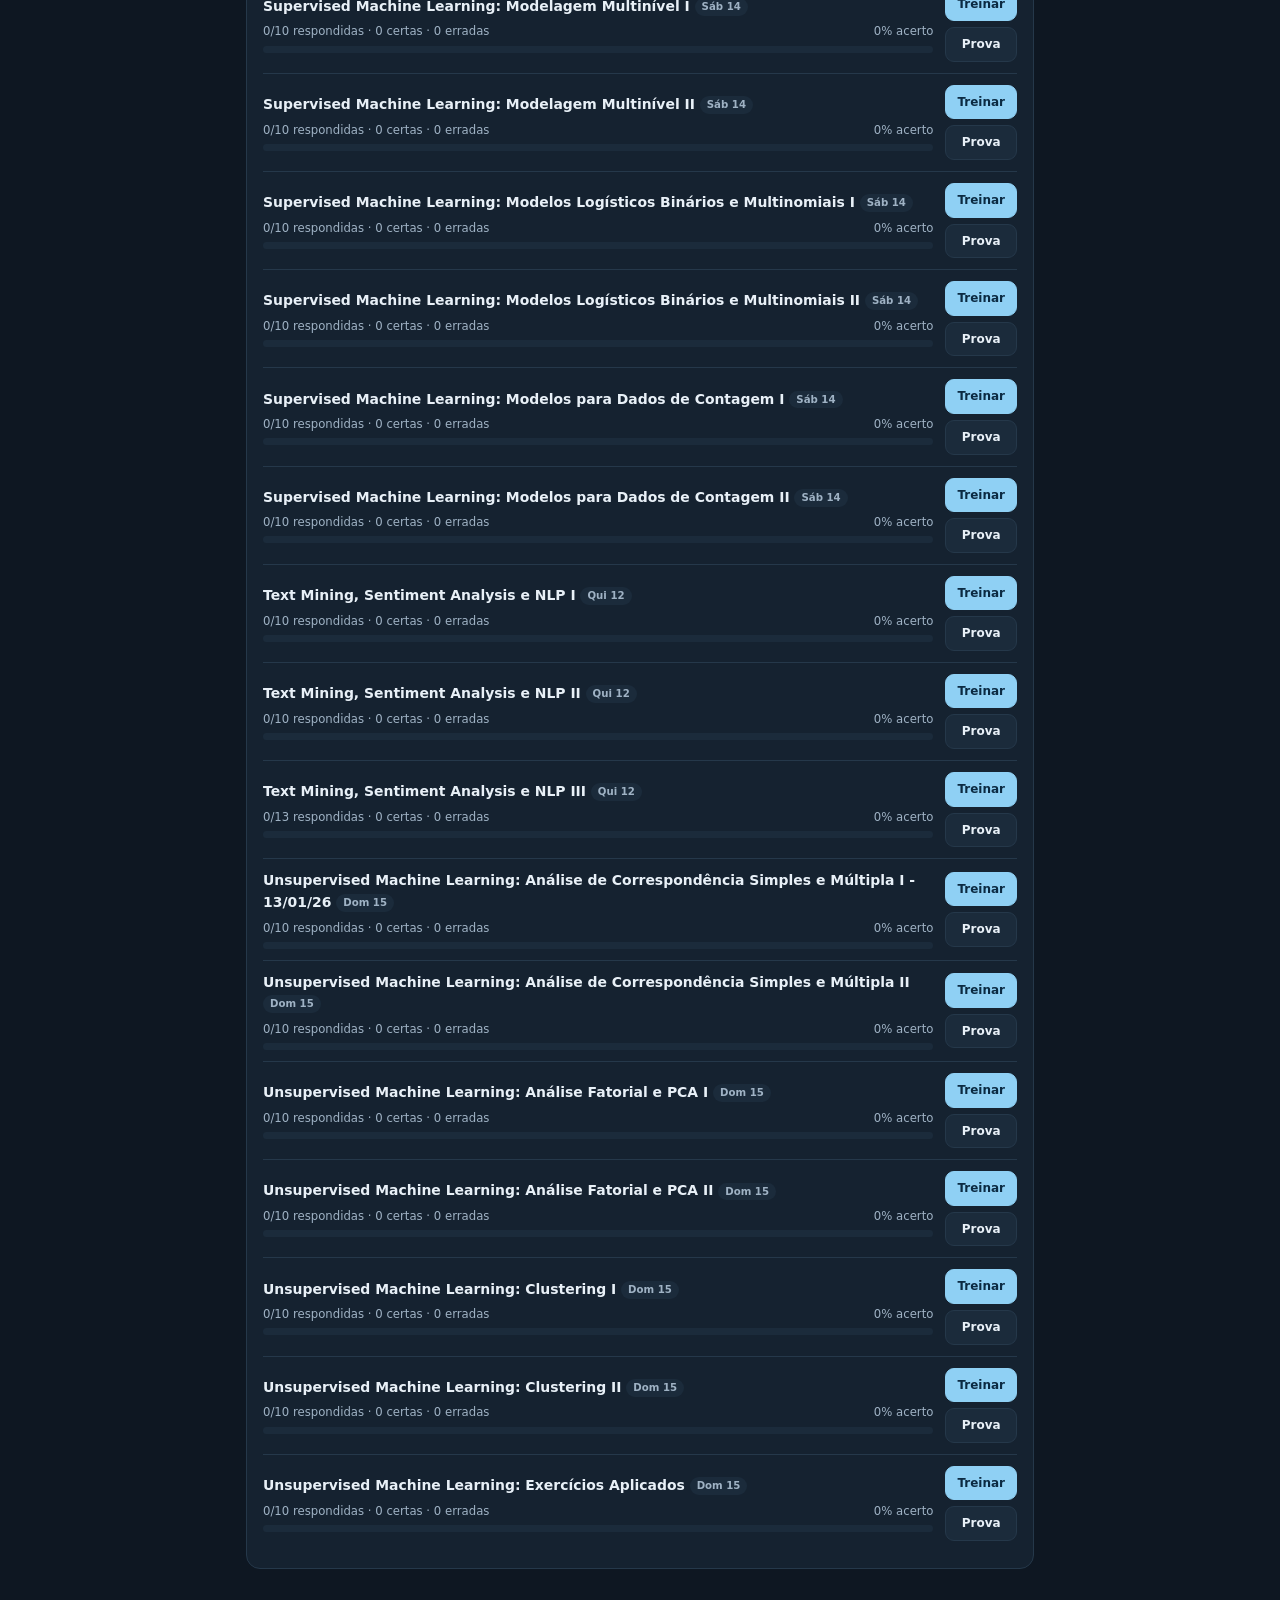
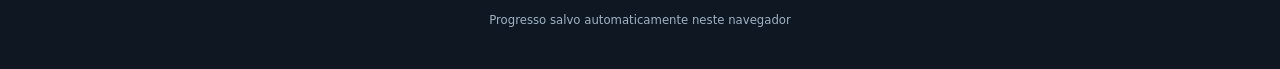
==== commit 95b74d28: "Adiciona pagina do guia de estudos" ====
--- a/index.html
+++ b/index.html
@@ -5,7 +5,7 @@
 <meta name="viewport" content="width=device-width, initial-scale=1">
 <title>Simulado DSA — com contador</title>
 <link rel="icon" href="data:,">
-<link rel="stylesheet" href="style.css?v=5">
+<link rel="stylesheet" href="style.css?v=6">
 </head>
 <body>
 <header class="top">
@@ -16,6 +16,7 @@
     </div>
     <div class="top-actions">
       <a class="ghost" href="teoria.html" title="Notas de teoria">📖 Teoria</a>
+      <a class="ghost" href="guia.html" title="Guia de estudos">📚 Guia</a>
       <button id="btn-export" class="ghost" title="Baixar backup em JSON">↑ Backup</button>
       <button id="btn-import" class="ghost" title="Restaurar backup">↓ Restaurar</button>
     </div>
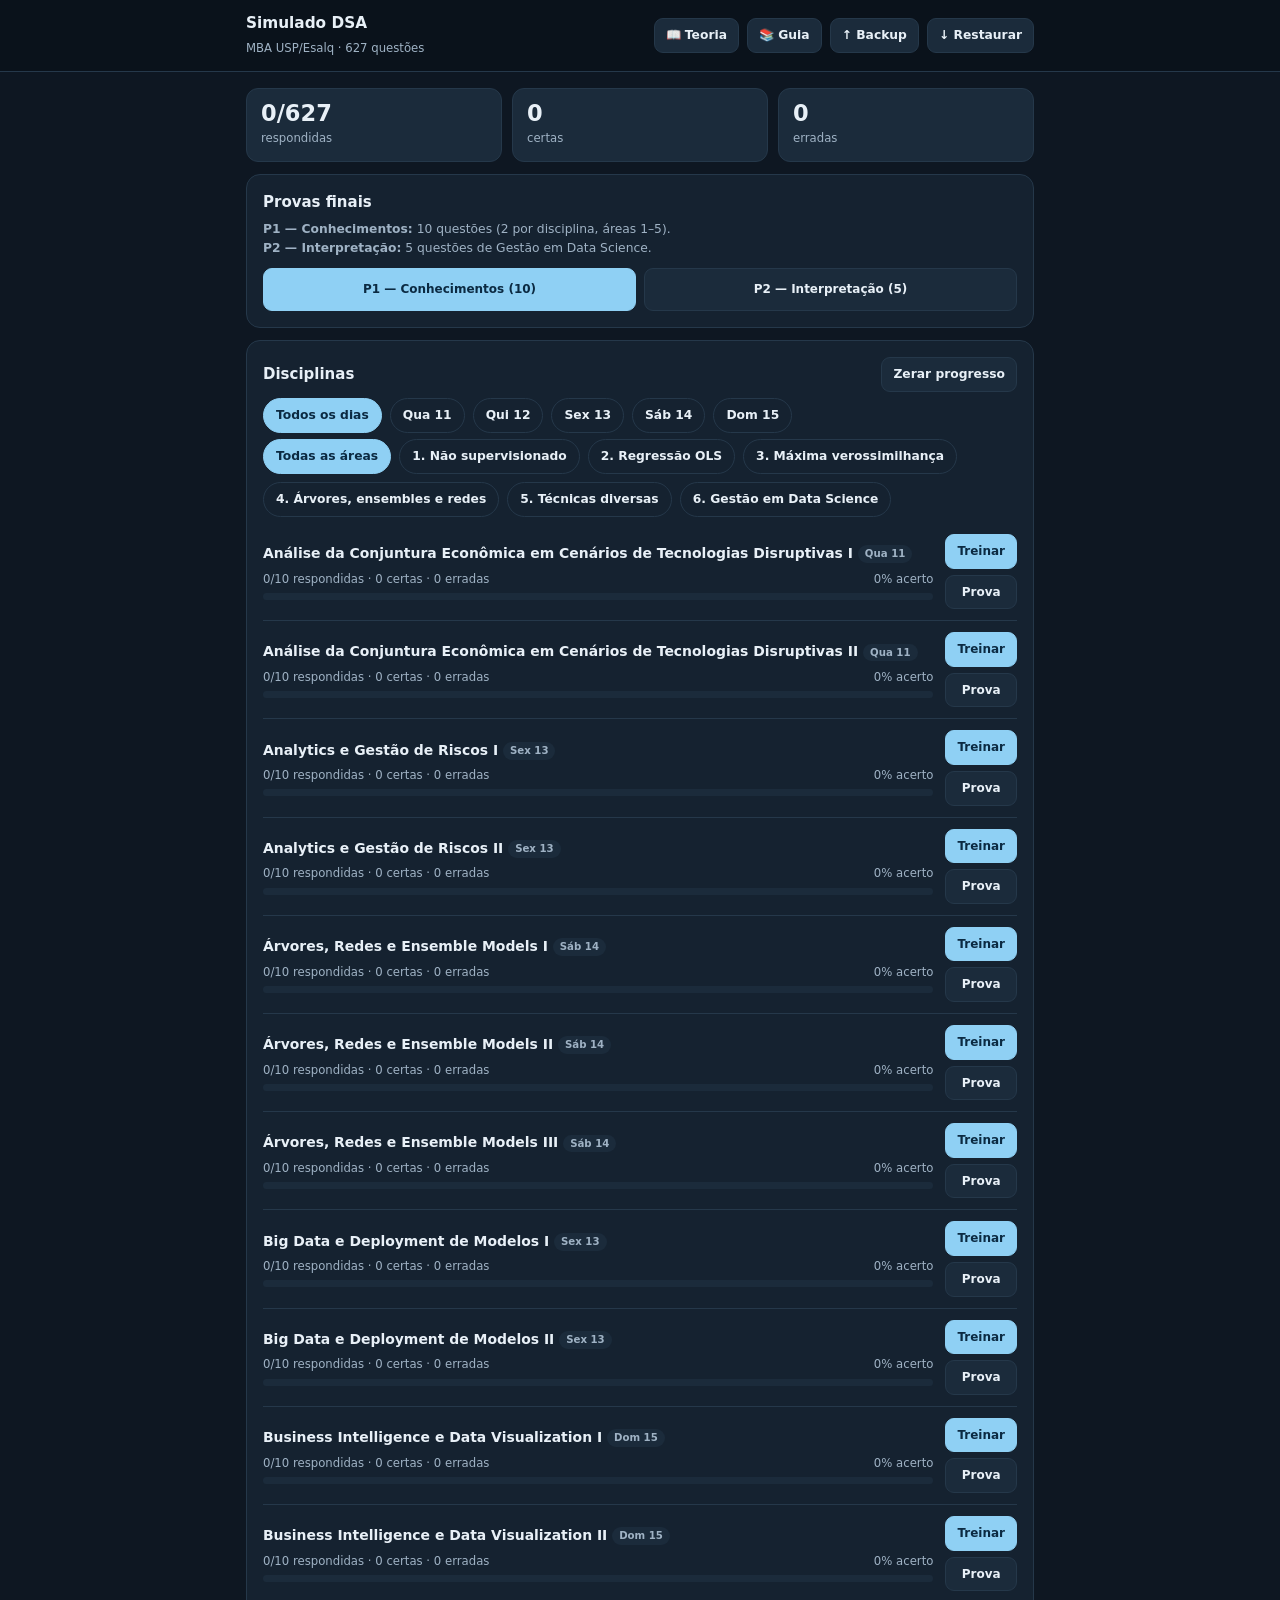
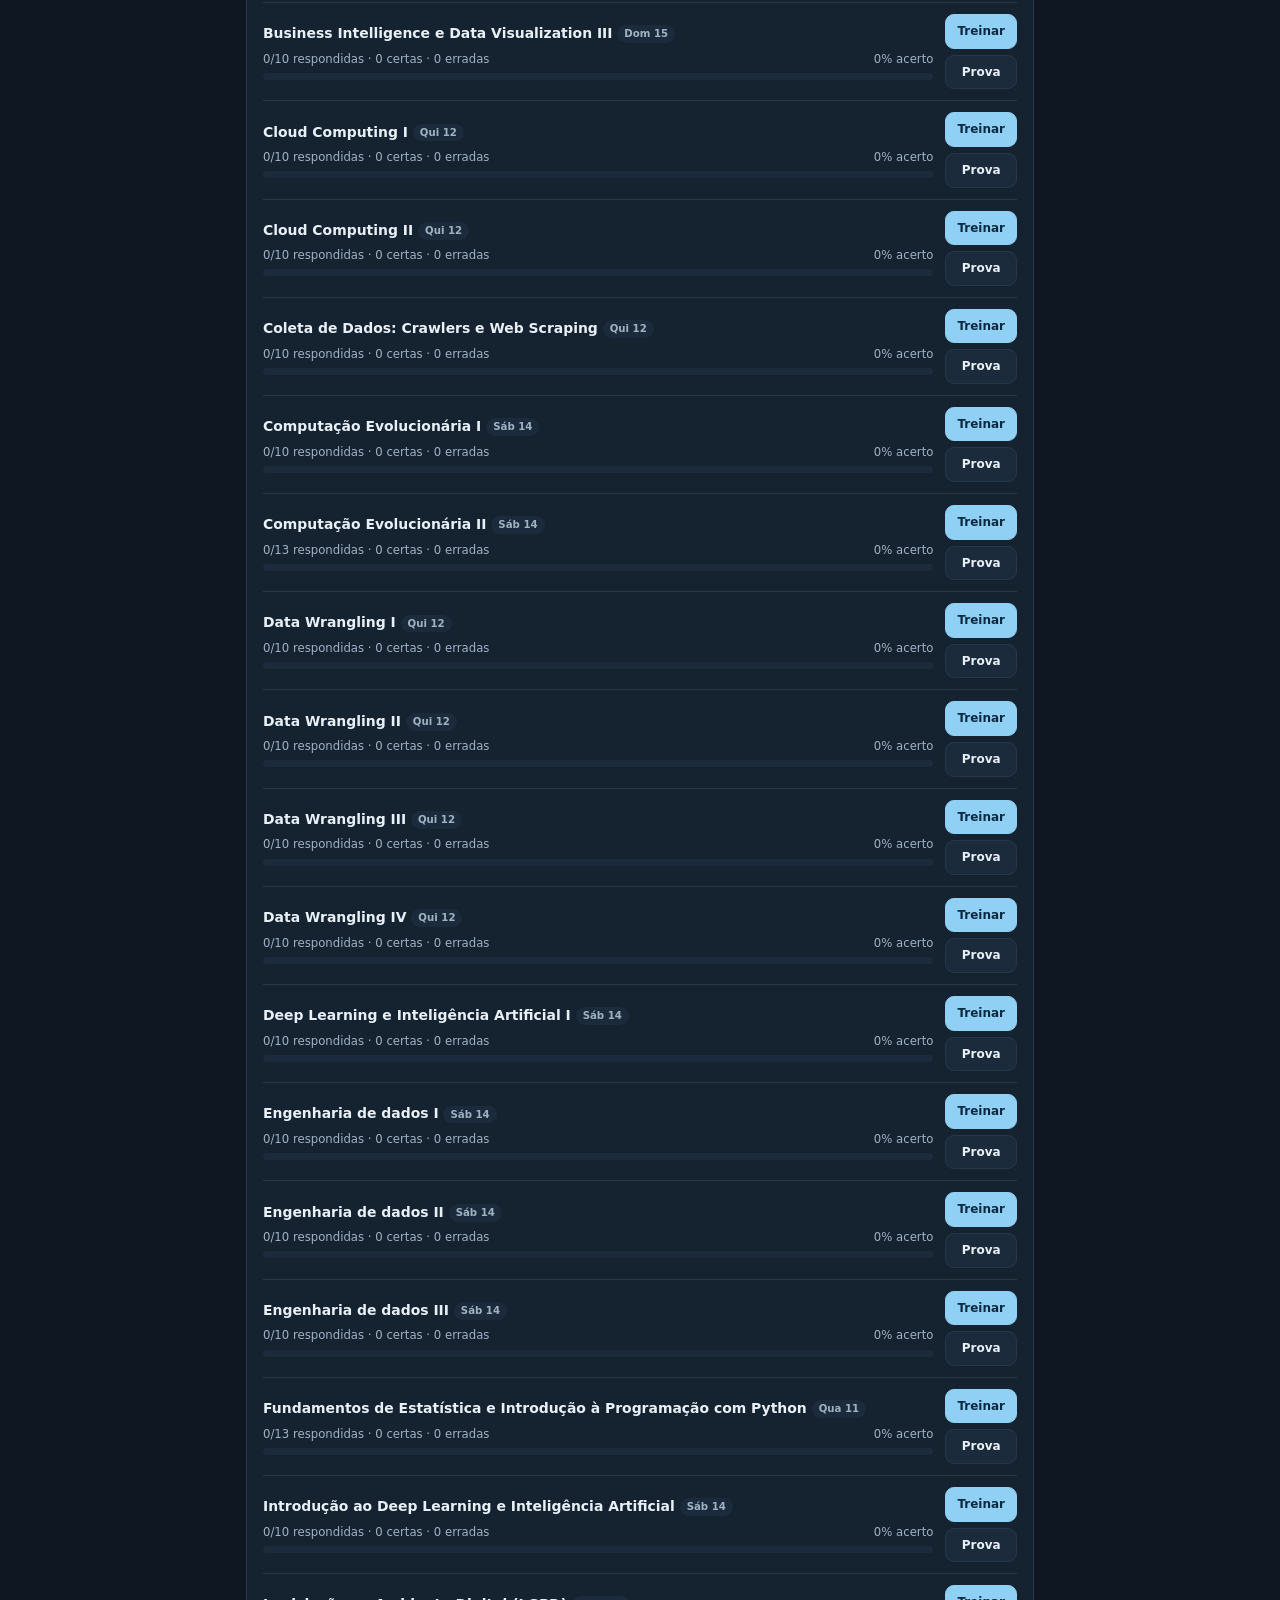
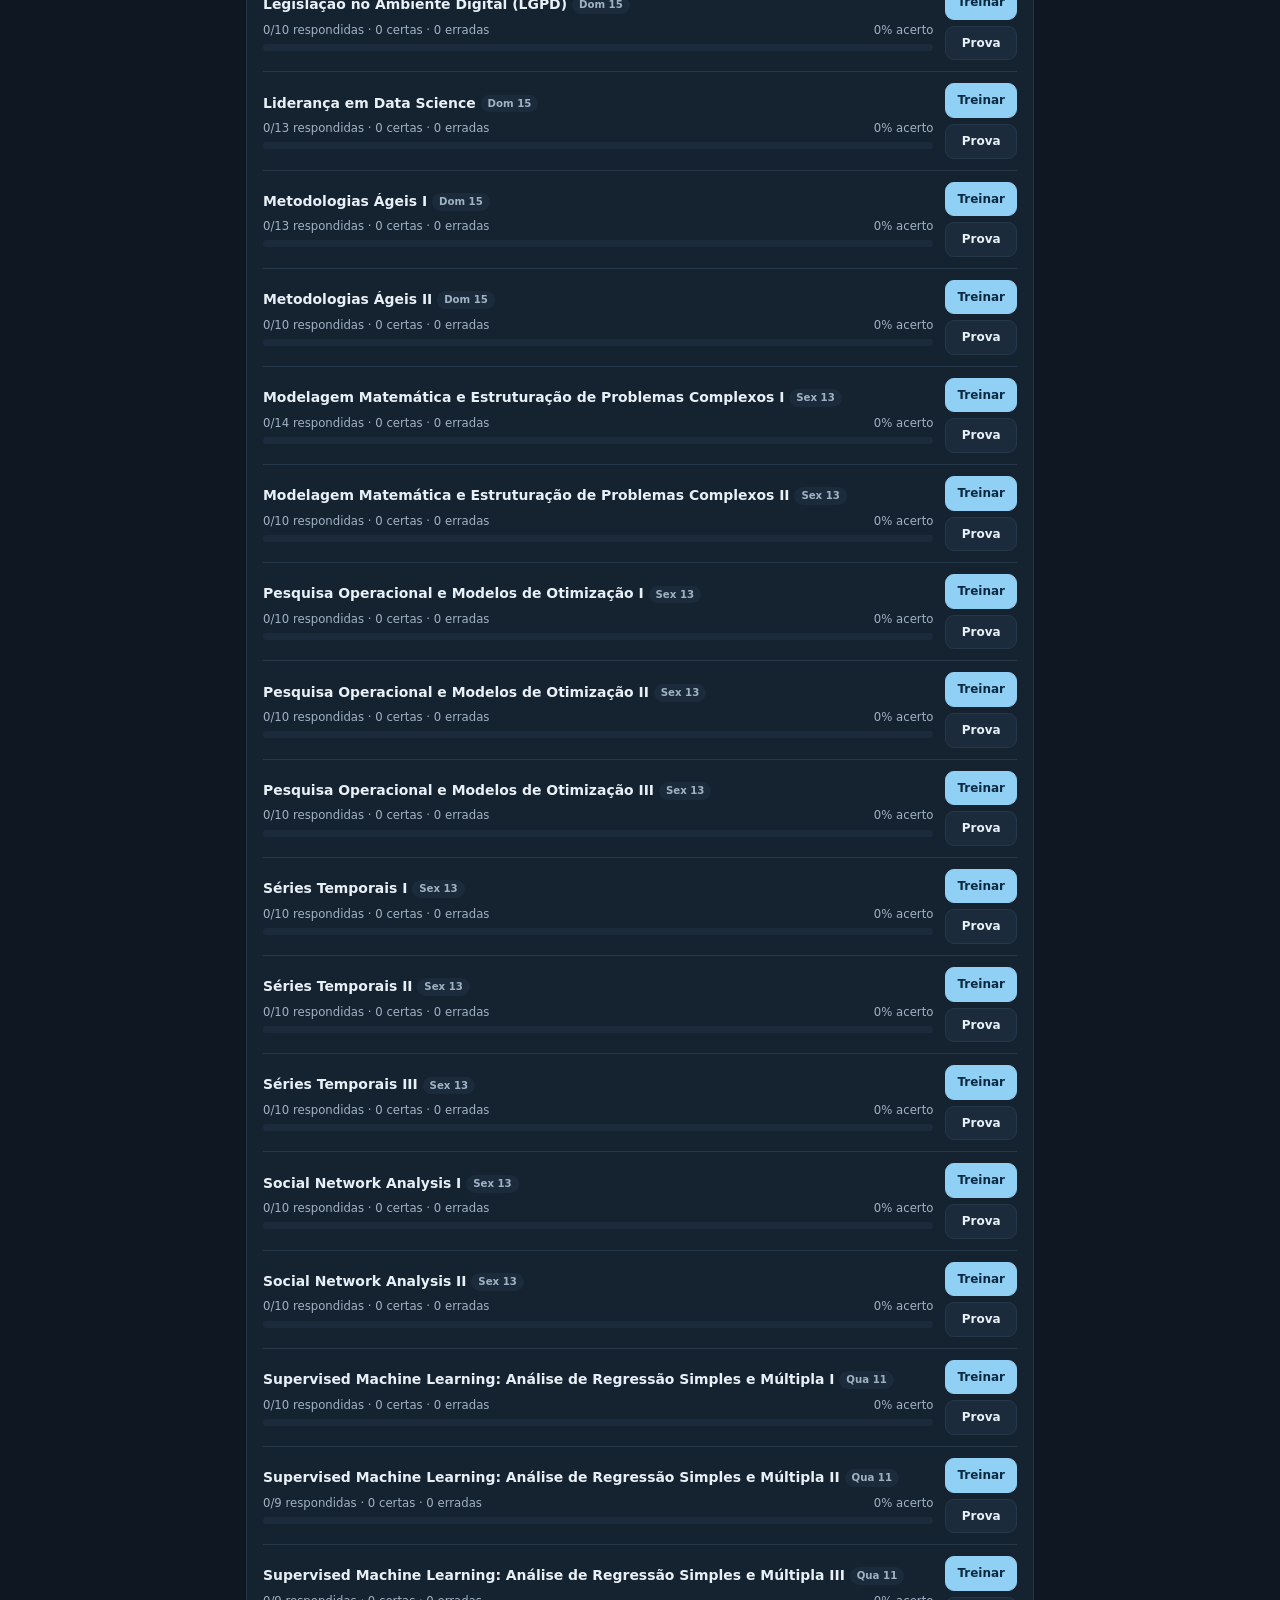
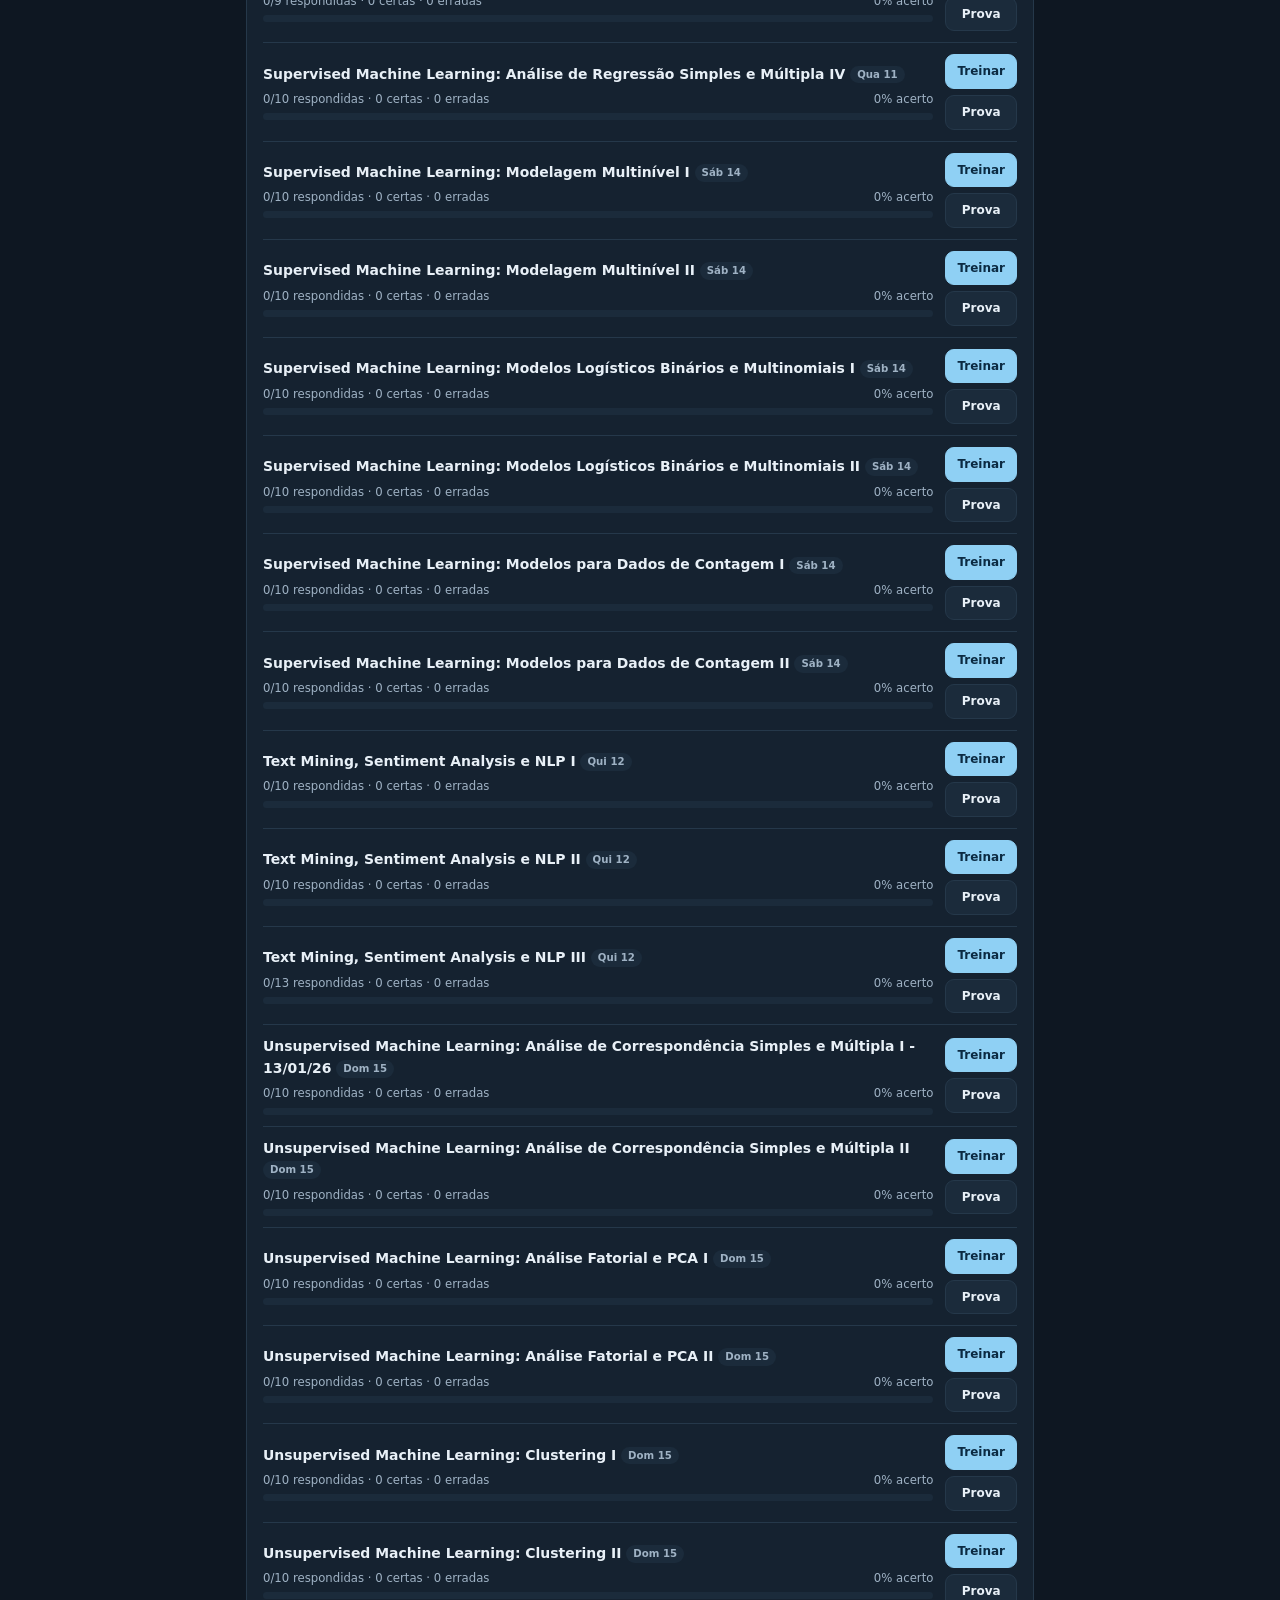
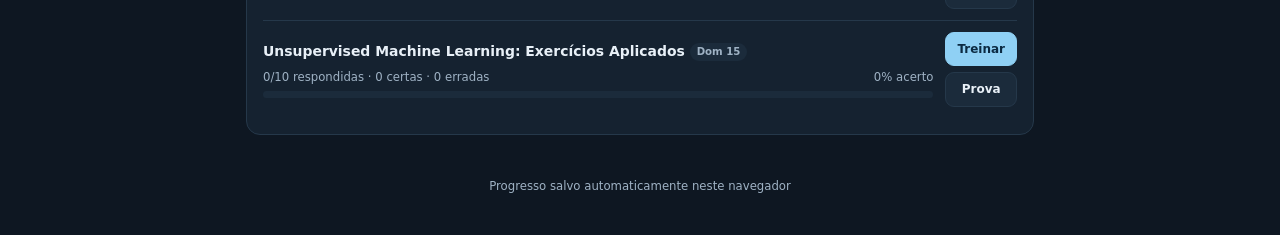
==== commit 55177dde: "Adiciona P1 (10 conhecimentos) e P2 (5 interpretacao)" ====
--- a/index.html
+++ b/index.html
@@ -30,7 +30,7 @@
 </footer>
 
 <input type="file" id="file-import" accept="application/json" hidden>
-<script src="banco.js?v=4"></script>
-<script src="app.js?v=4"></script>
+<script src="banco.js?v=7"></script>
+<script src="app.js?v=7"></script>
 </body>
 </html>
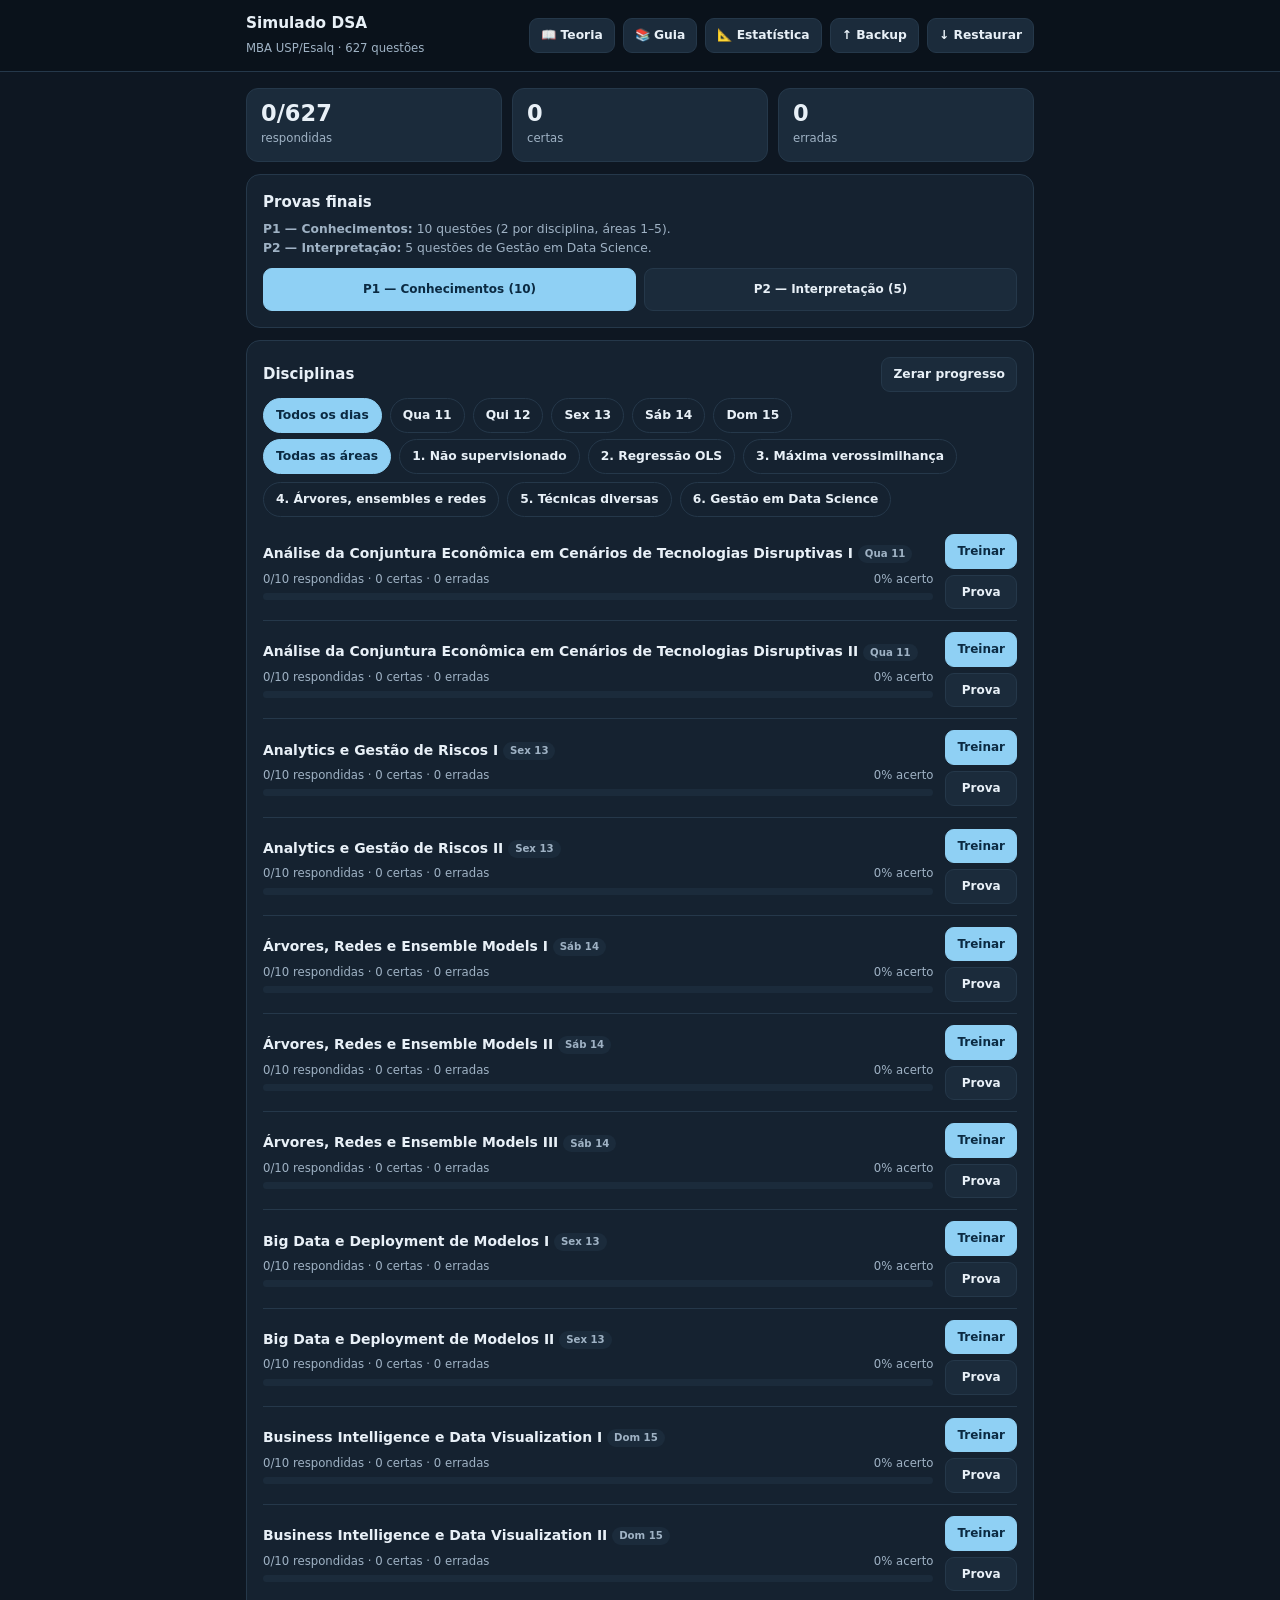
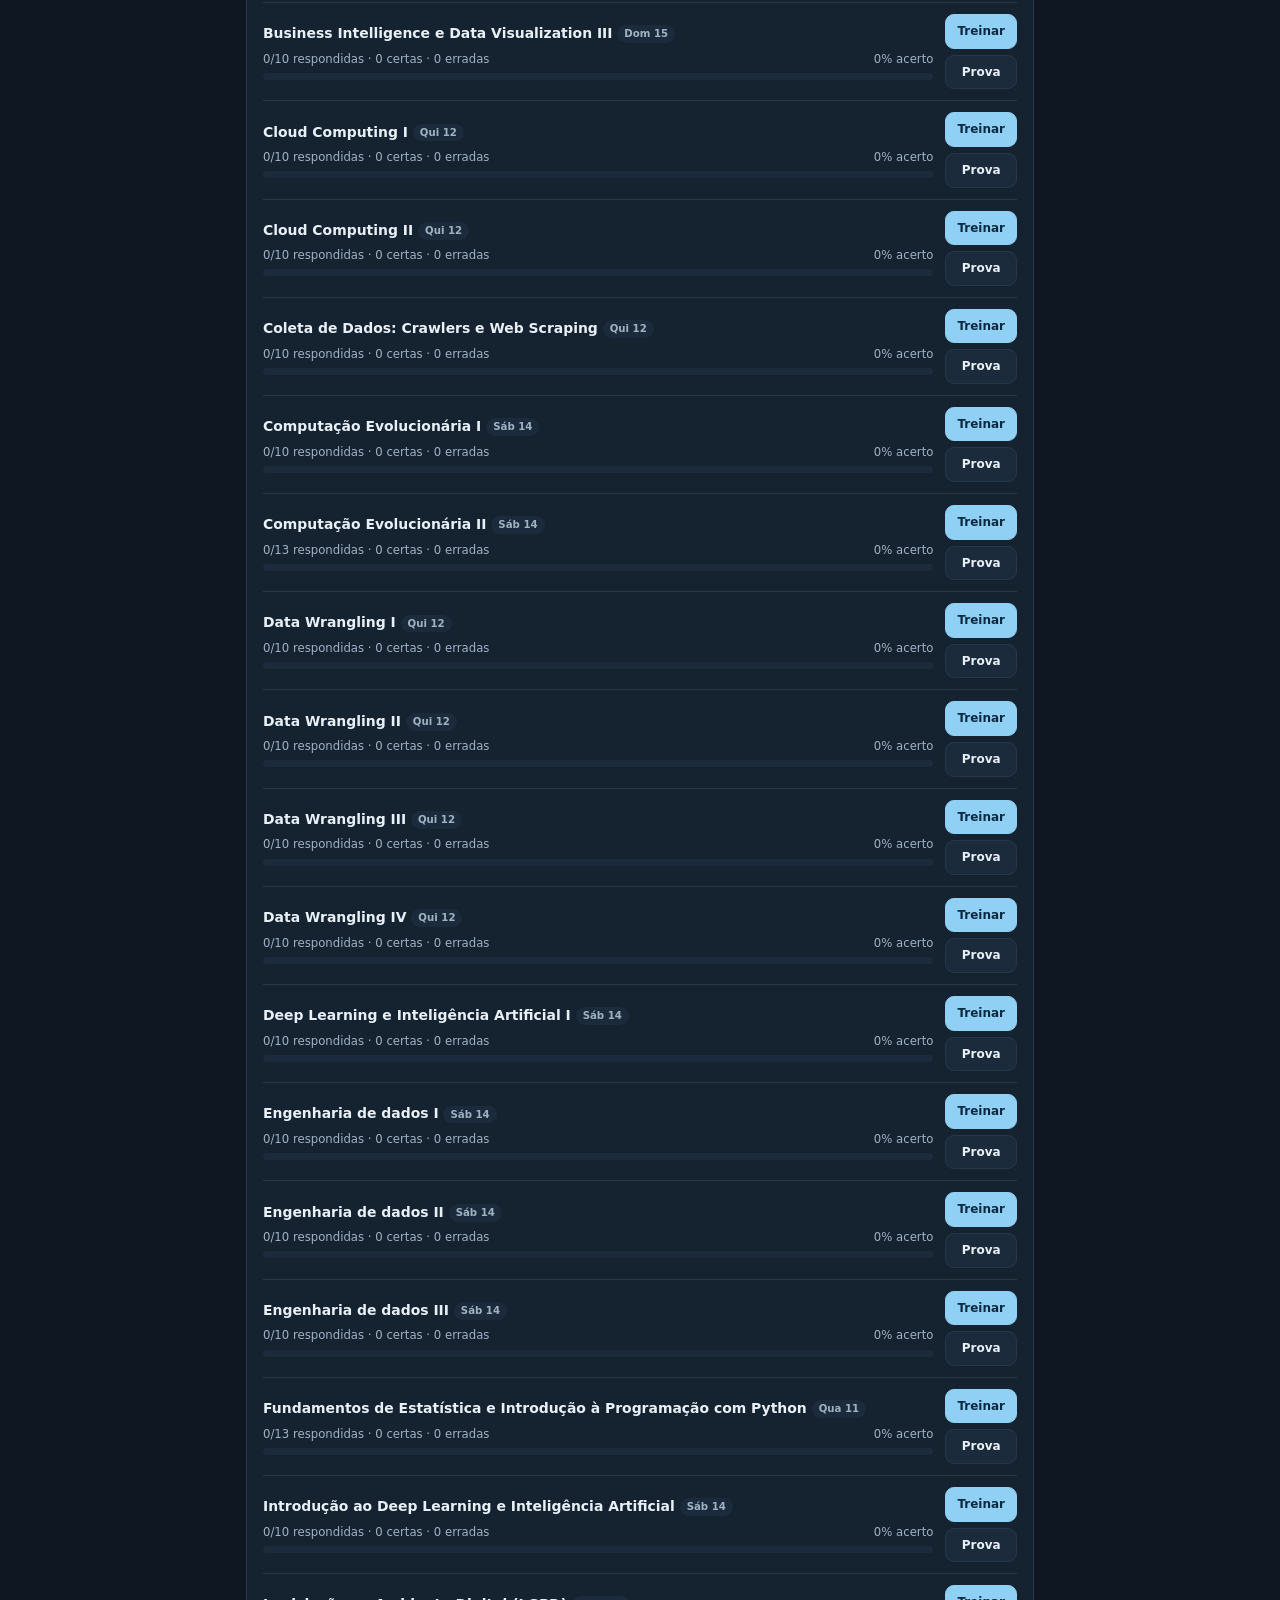
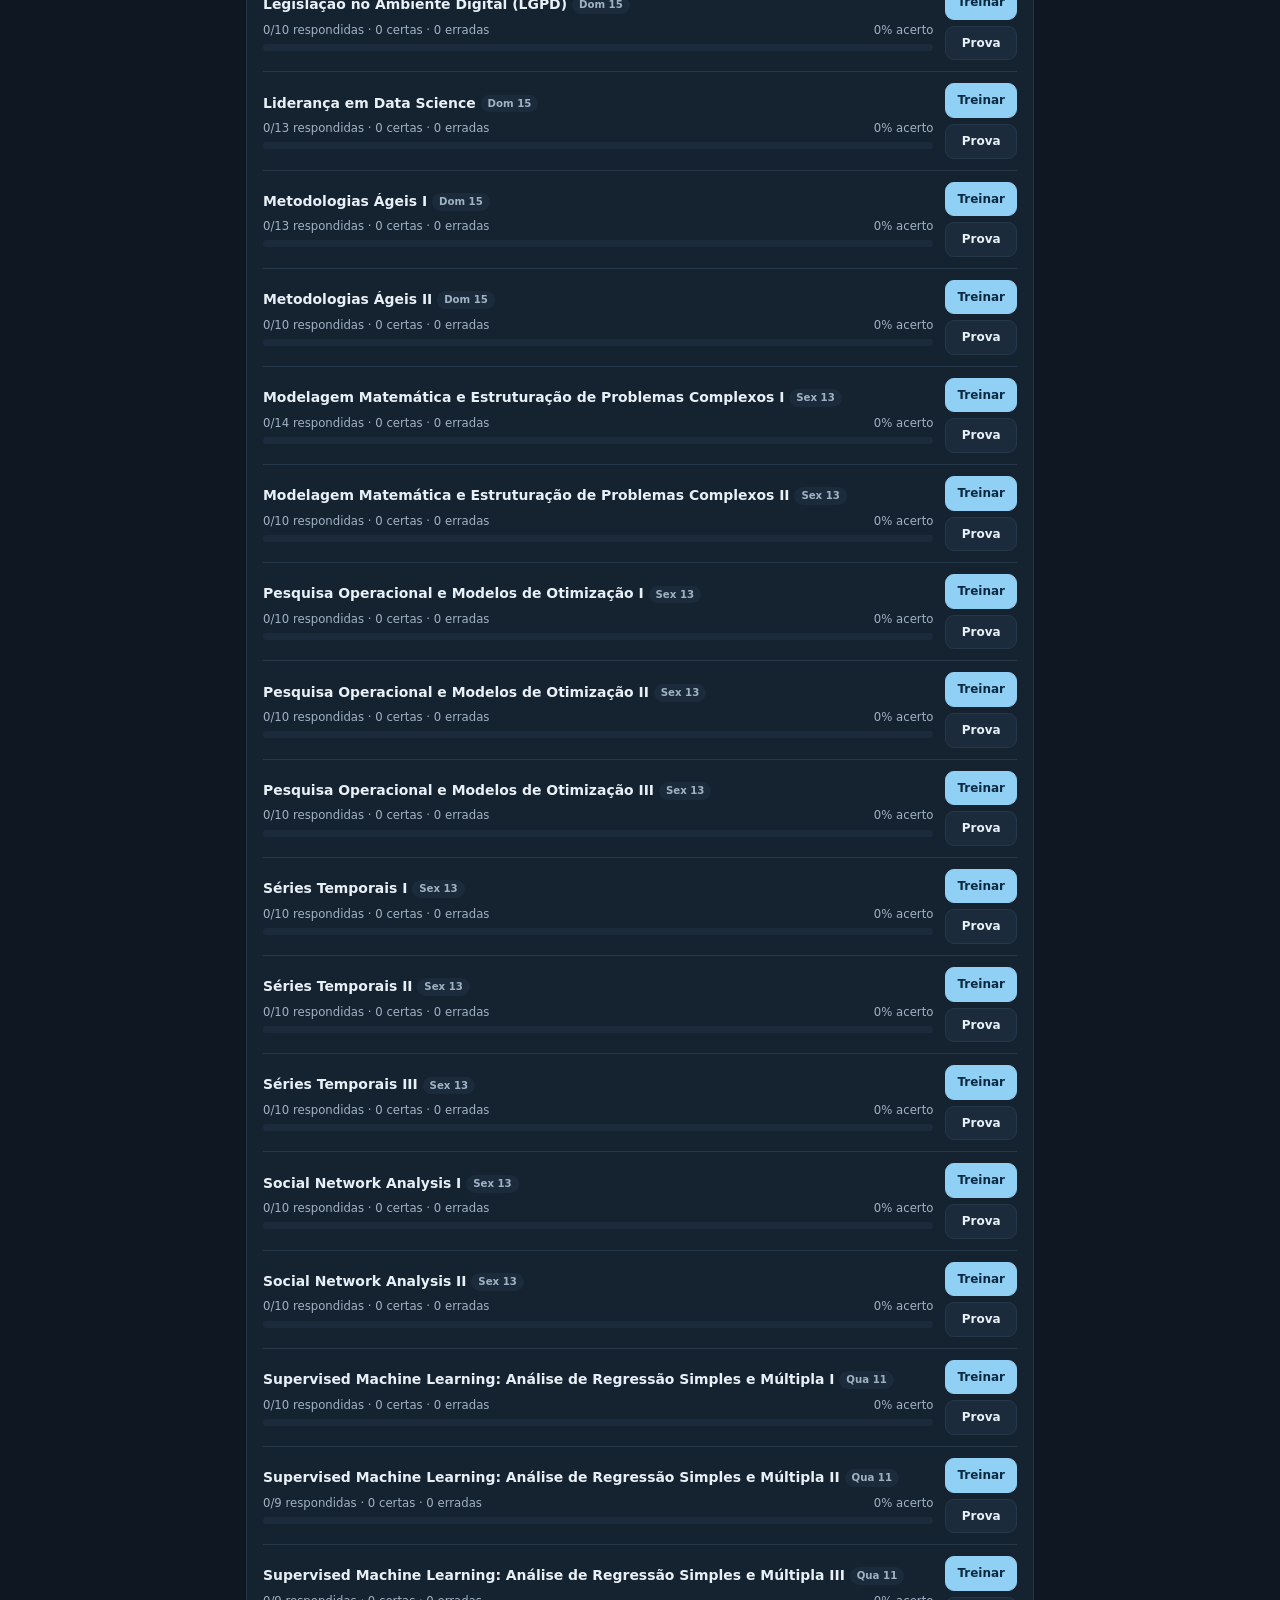
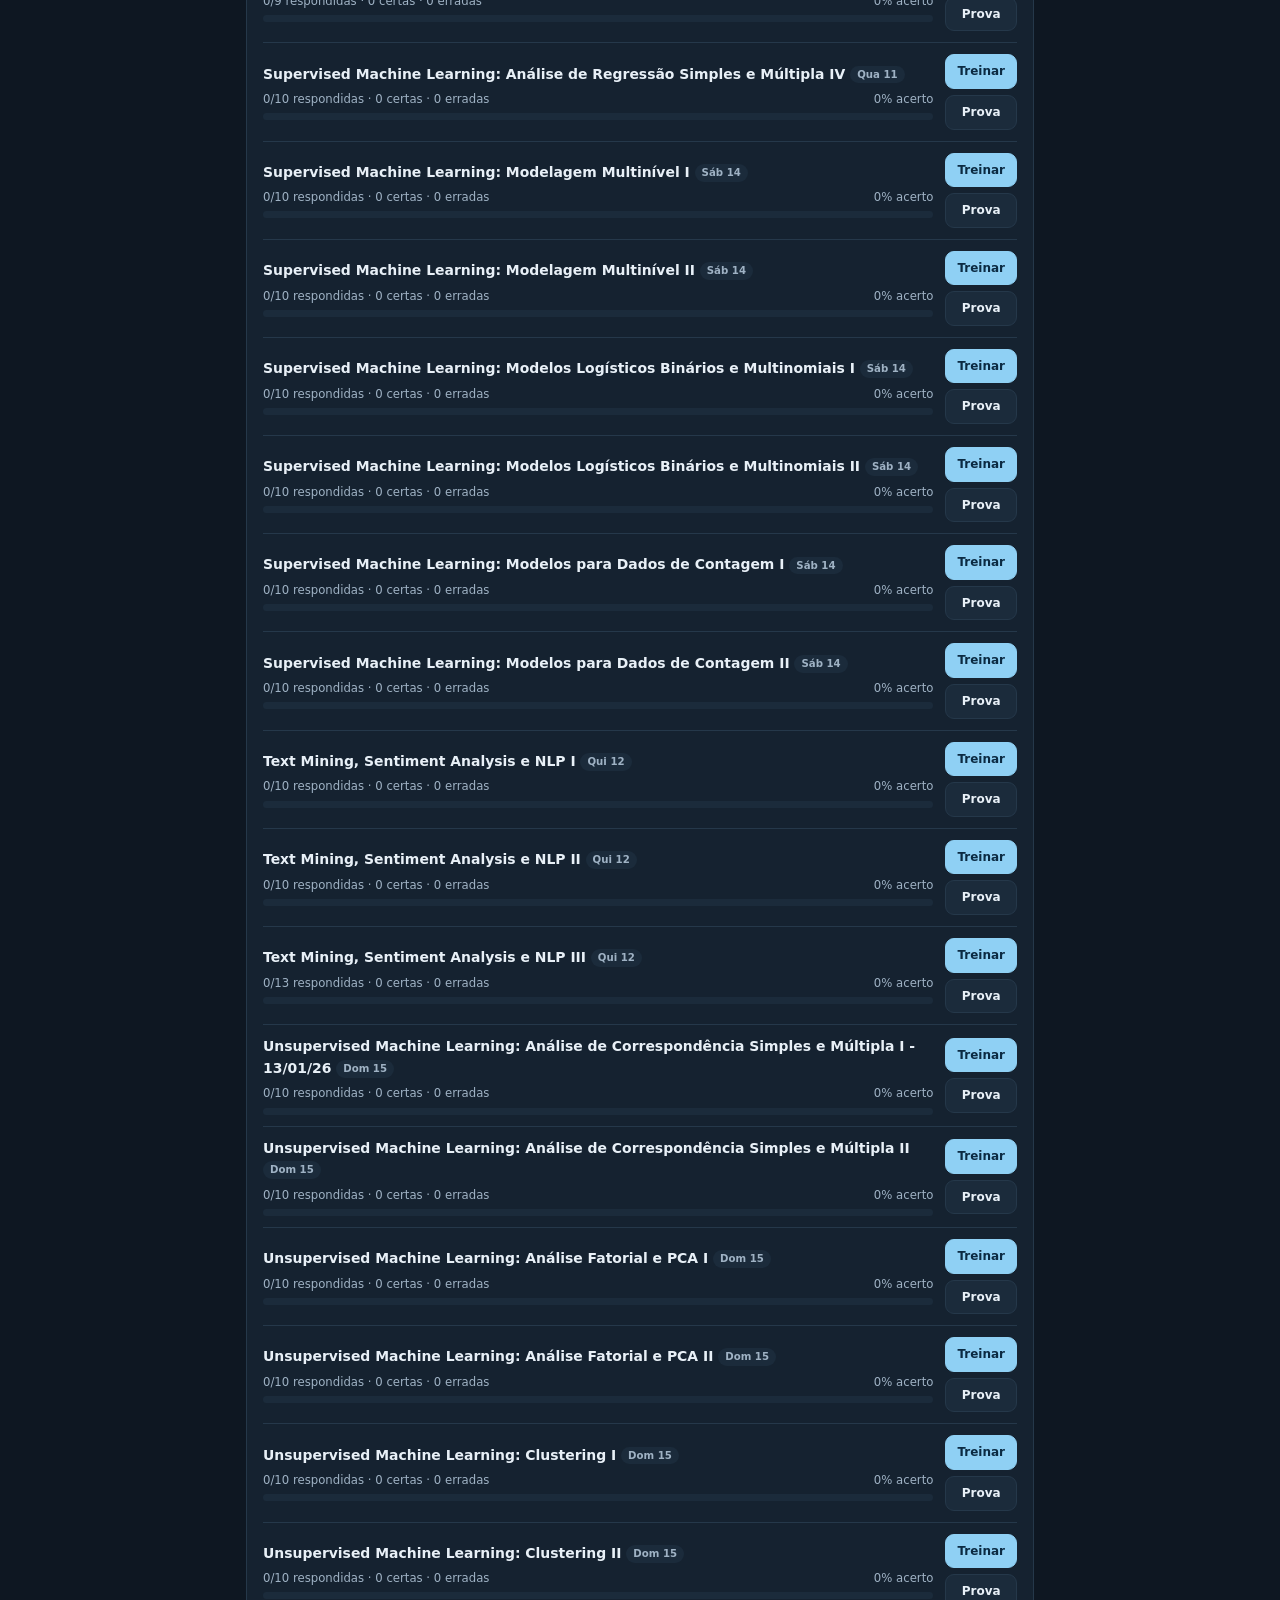
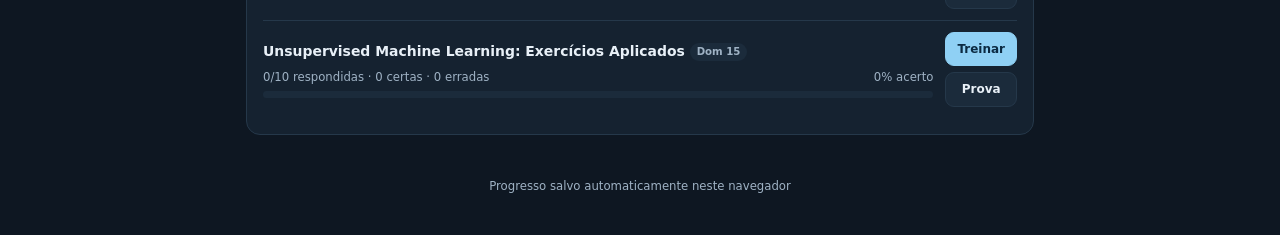
==== commit 64ef8c07: "Adiciona pagina visual de conceitos estatisticos" ====
--- a/index.html
+++ b/index.html
@@ -17,6 +17,7 @@
     <div class="top-actions">
       <a class="ghost" href="teoria.html" title="Notas de teoria">📖 Teoria</a>
       <a class="ghost" href="guia.html" title="Guia de estudos">📚 Guia</a>
+      <a class="ghost" href="estatistica.html" title="Mapa dos conceitos">📐 Estatística</a>
       <button id="btn-export" class="ghost" title="Baixar backup em JSON">↑ Backup</button>
       <button id="btn-import" class="ghost" title="Restaurar backup">↓ Restaurar</button>
     </div>
